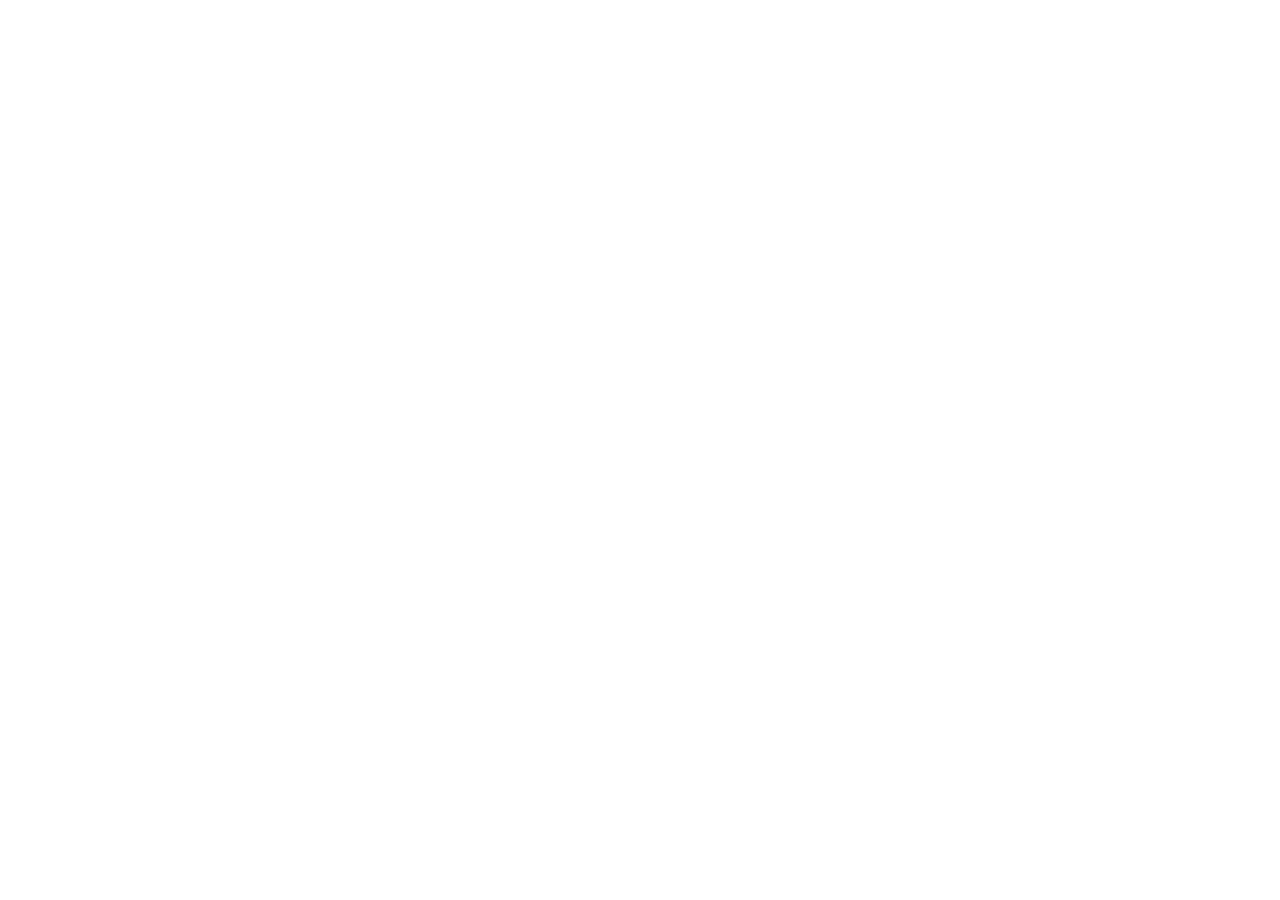
==== index.html @ f6bc3755 "Move site to repo root" ====
<!DOCTYPE html>
<html lang="en">
<head>
    <meta charset="UTF-8">
    <link rel="stylesheet" href="css/stylesheet.css">
    <meta name="viewport" content="width=device-width, initial-scale=1.0">
    <title>Document</title>
</head>
<body>
    <script src="https://cdn.jsdelivr.net/npm/p5@1.11.1/lib/p5.min.js"></script>
    <script src="https://cdn.jsdelivr.net/npm/tone@15.0.4/build/Tone.js"></script>
    <script src="js/sketch.js"></script>
</body>
</html>
---- css/stylesheet.css ----
/*=====================
GENERAL SETUP
====================*/

body{
    margin:0; 
}
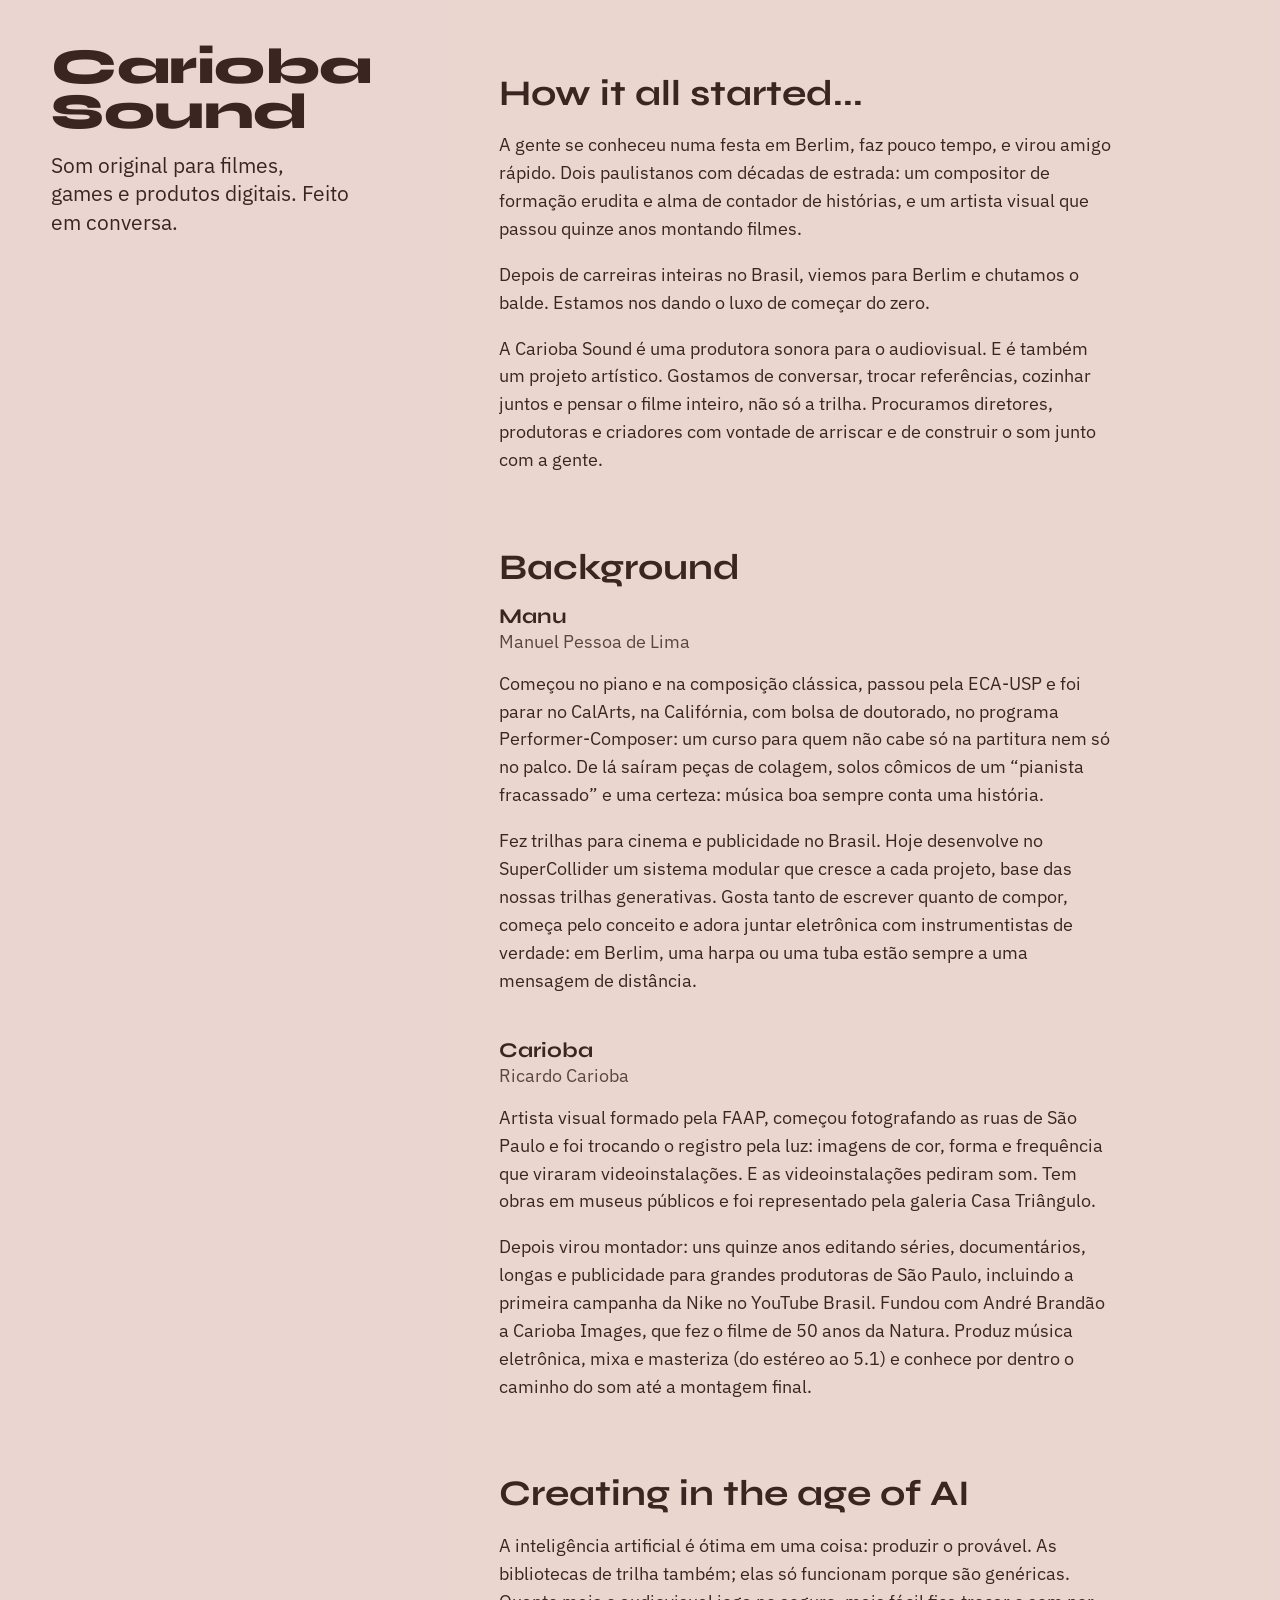
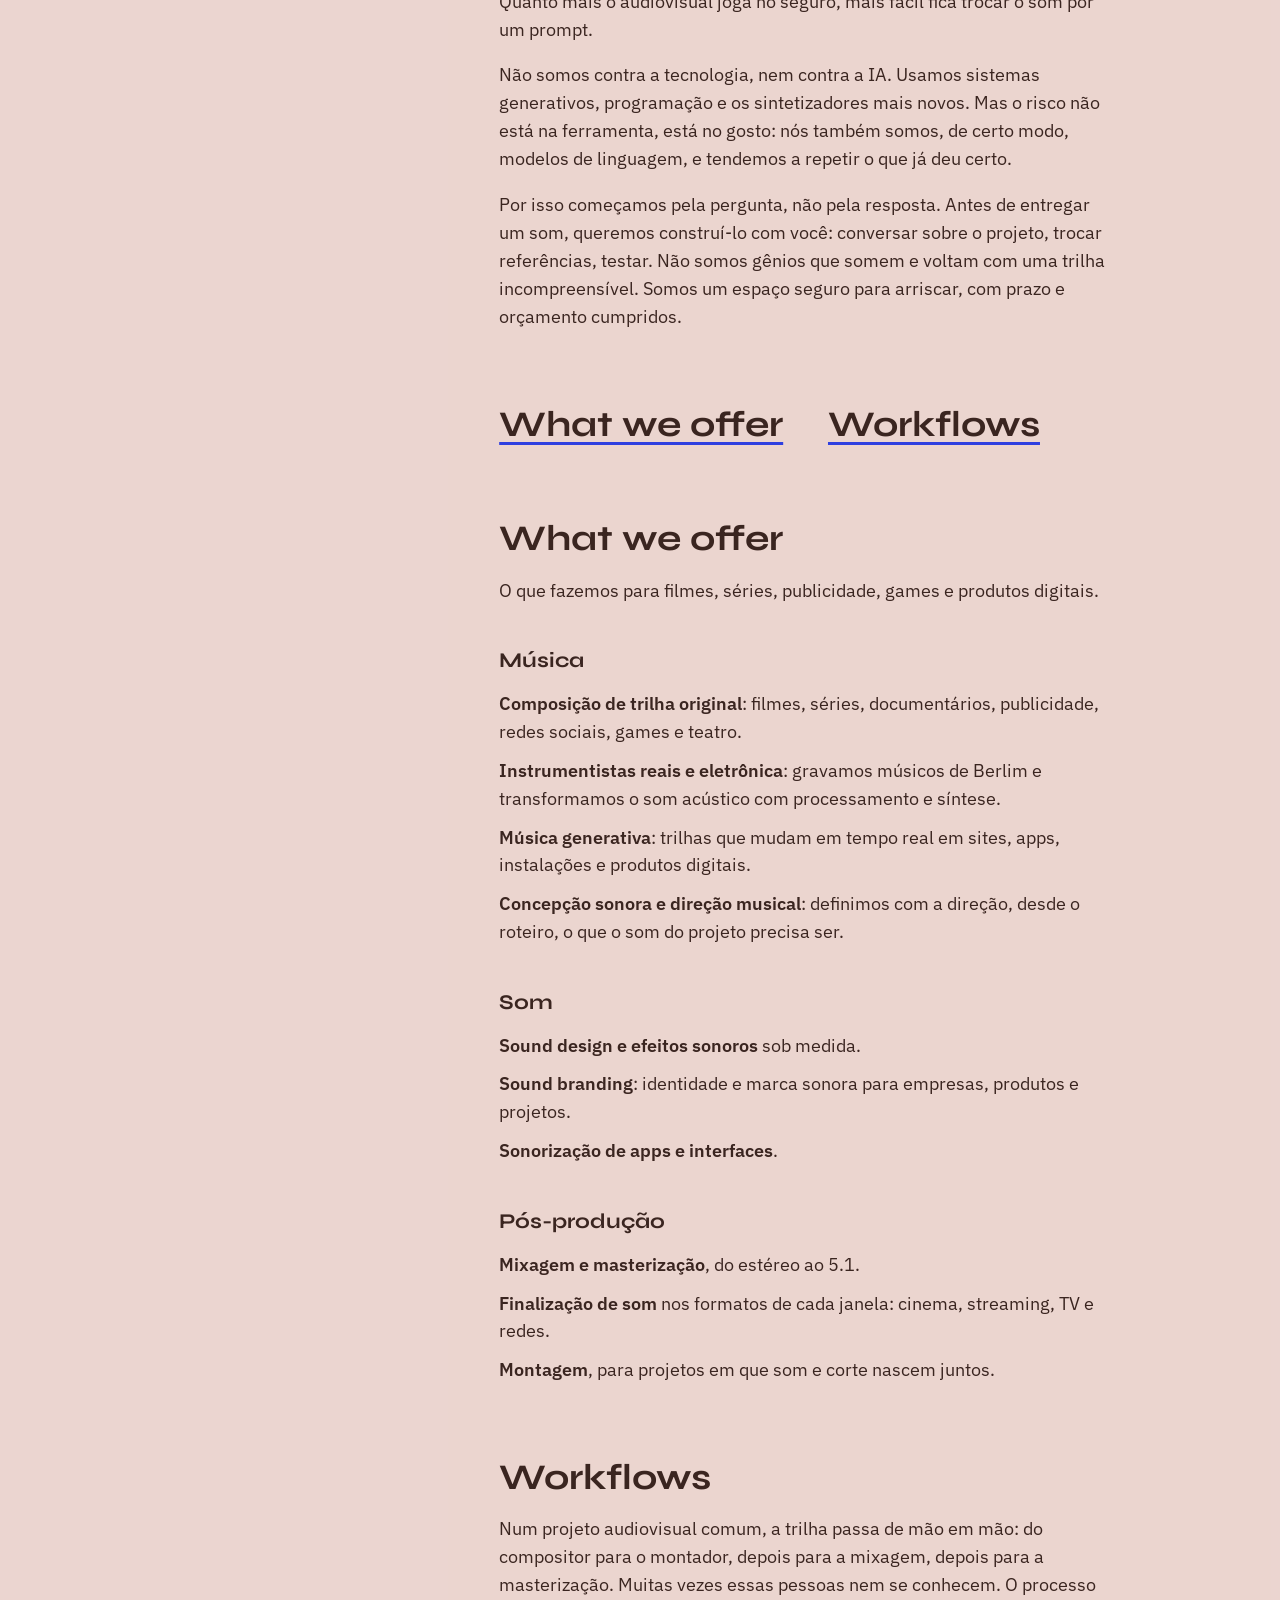
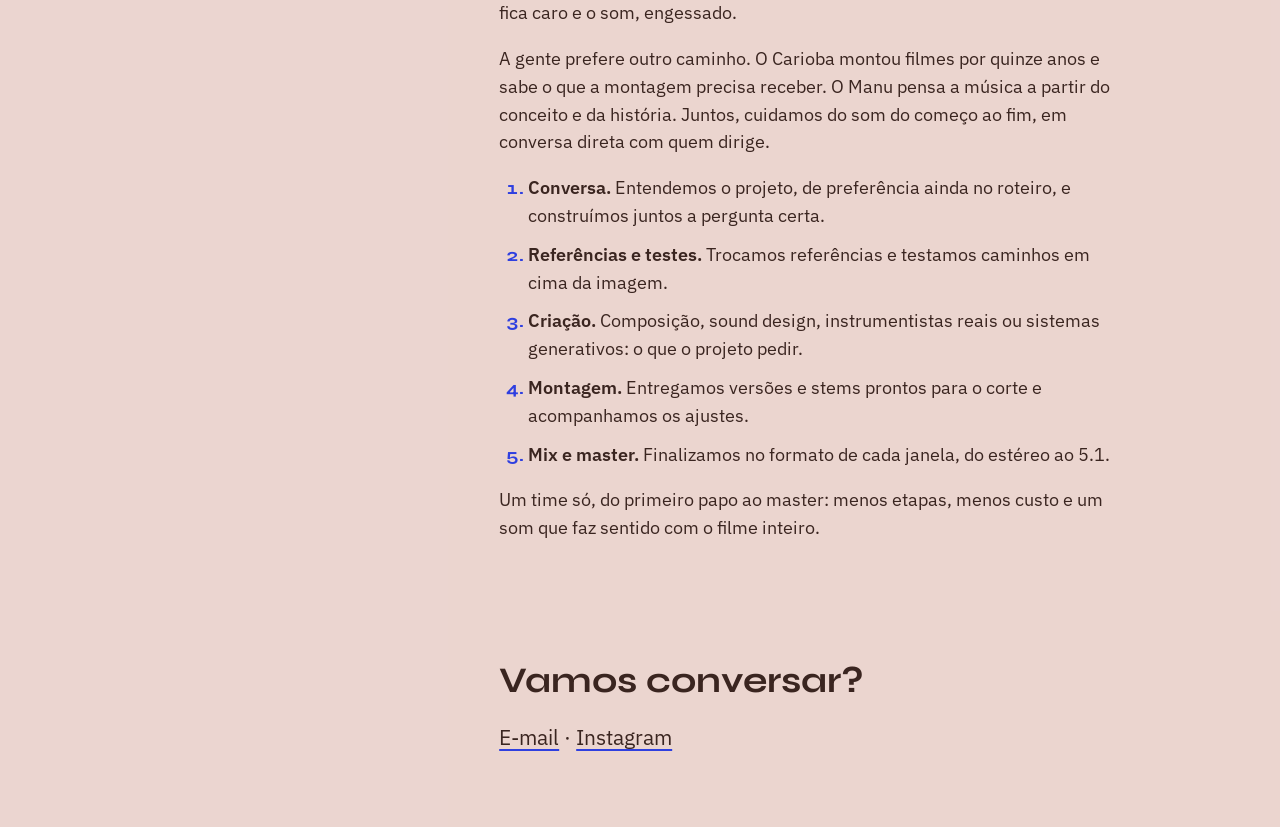
==== commit 2b50df19: "com primeiro layout" ====
--- a/index.html
+++ b/index.html
@@ -1,14 +1,131 @@
 <!DOCTYPE html>
 <html lang="en">
 <head>
+    <link rel="stylesheet" href="css/stylesheet.css">
     <meta charset="UTF-8">
-    <link rel="stylesheet" href="css/stylesheet.css">
-    <meta name="viewport" content="width=device-width, initial-scale=1.0">
-    <title>Document</title>
+    <meta name="viewport" content="width=device-width, initial-scale=1">
+    <title>Carioba Sound · Sound studio in Berlin</title>
+    <meta name="description" content="Berlin-based sound studio for film, games and digital media. Original scores, sound design, generative music and sound post-production.">
+
+    <meta property="og:title" content="Carioba Sound · Sound studio in Berlin">
+    <meta property="og:description" content="Original scores and sound design for film, games and digital products. Shaped in conversation.">
+    <meta property="og:type" content="website">
 </head>
+
 <body>
-    <script src="https://cdn.jsdelivr.net/npm/p5@1.11.1/lib/p5.min.js"></script>
-    <script src="https://cdn.jsdelivr.net/npm/tone@15.0.4/build/Tone.js"></script>
-    <script src="js/sketch.js"></script>
+    <header class="site-header">
+        <h1 class="site-name">Carioba Sound</h1>
+        <p class="tagline">Som original para filmes, games e produtos digitais. Feito em conversa.</p>
+        <!-- Outras opções de linha de abertura:
+             Uma produtora sonora para quem quer sair do previsível.
+             Produtora de som para o audiovisual. E também um projeto artístico. -->
+    </header>
+
+    <!-- Algo para ouvir. Descomentem quando tiverem as faixas.
+    <section id="listen" class="listen">
+        <h2>Listen</h2>
+        <audio controls preload="none" src="audio/faixa-01.mp3"></audio>
+    </section>
+    -->
+
+    <main class="site-main">
+
+        <article id="about" class="running-text">
+
+            <section id="how-it-all-started">
+                <h2>How it all started...</h2>
+                <p>A gente se conheceu numa festa em Berlim, faz pouco tempo, e virou amigo rápido. Dois paulistanos com décadas de estrada: um compositor de formação erudita e alma de contador de histórias, e um artista visual que passou quinze anos montando filmes.</p>
+                <p>Depois de carreiras inteiras no Brasil, viemos para Berlim e chutamos o balde. Estamos nos dando o luxo de começar do zero.</p>
+                <p>A Carioba Sound é uma produtora sonora para o audiovisual. E é também um projeto artístico. Gostamos de conversar, trocar referências, cozinhar juntos e pensar o filme inteiro, não só a trilha. Procuramos diretores, produtoras e criadores com vontade de arriscar e de construir o som junto com a gente.</p>
+            </section>
+
+            <section id="background">
+                <h2>Background</h2>
+
+                <article id="manu" class="person">
+                    <h3>Manu <span class="full-name">Manuel Pessoa de Lima</span></h3>
+                    <!-- confirmar: bolsa de doutorado / programa Performer-Composer -->
+                    <p>Começou no piano e na composição clássica, passou pela ECA-USP e foi parar no CalArts, na Califórnia, com bolsa de doutorado, no programa Performer-Composer: um curso para quem não cabe só na partitura nem só no palco. De lá saíram peças de colagem, solos cômicos de um “pianista fracassado” e uma certeza: música boa sempre conta uma história.</p>
+                    <p>Fez trilhas para cinema e publicidade no Brasil. Hoje desenvolve no SuperCollider um sistema modular que cresce a cada projeto, base das nossas trilhas generativas. Gosta tanto de escrever quanto de compor, começa pelo conceito e adora juntar eletrônica com instrumentistas de verdade: em Berlim, uma harpa ou uma tuba estão sempre a uma mensagem de distância.</p>
+                </article>
+
+                <article id="carioba" class="person">
+                    <h3>Carioba <span class="full-name">Ricardo Carioba</span></h3>
+                    <p>Artista visual formado pela FAAP, começou fotografando as ruas de São Paulo e foi trocando o registro pela luz: imagens de cor, forma e frequência que viraram videoinstalações. E as videoinstalações pediram som. Tem obras em museus públicos e foi representado pela galeria Casa Triângulo.</p>
+                    <!-- confirmar: nome "Carioba Images" e se podem citar Nike e Natura -->
+                    <p>Depois virou montador: uns quinze anos editando séries, documentários, longas e publicidade para grandes produtoras de São Paulo, incluindo a primeira campanha da Nike no YouTube Brasil. Fundou com André Brandão a Carioba Images, que fez o filme de 50 anos da Natura. Produz música eletrônica, mixa e masteriza (do estéreo ao 5.1) e conhece por dentro o caminho do som até a montagem final.</p>
+                </article>
+            </section>
+
+            <section id="creating-in-the-age-of-ai">
+                <h2>Creating in the age of AI</h2>
+                <p>A inteligência artificial é ótima em uma coisa: produzir o provável. As bibliotecas de trilha também; elas só funcionam porque são genéricas. Quanto mais o audiovisual joga no seguro, mais fácil fica trocar o som por um prompt.</p>
+                <p>Não somos contra a tecnologia, nem contra a IA. Usamos sistemas generativos, programação e os sintetizadores mais novos. Mas o risco não está na ferramenta, está no gosto: nós também somos, de certo modo, modelos de linguagem, e tendemos a repetir o que já deu certo.</p>
+                <p>Por isso começamos pela pergunta, não pela resposta. Antes de entregar um som, queremos construí-lo com você: conversar sobre o projeto, trocar referências, testar. Não somos gênios que somem e voltam com uma trilha incompreensível. Somos um espaço seguro para arriscar, com prazo e orçamento cumpridos.</p>
+            </section>
+
+        </article>
+
+        <nav class="more-links" aria-label="Mais sobre a Carioba Sound">
+            <a href="#what-we-offer">What we offer</a>
+            <a href="#workflows">Workflows</a>
+        </nav>
+
+        <section id="what-we-offer">
+            <h2>What we offer</h2>
+            <p>O que fazemos para filmes, séries, publicidade, games e produtos digitais.</p>
+
+            <h3>Música</h3>
+            <ul>
+                <li><strong>Composição de trilha original</strong>: filmes, séries, documentários, publicidade, redes sociais, games e teatro.</li>
+                <li><strong>Instrumentistas reais e eletrônica</strong>: gravamos músicos de Berlim e transformamos o som acústico com processamento e síntese.</li>
+                <li><strong>Música generativa</strong>: trilhas que mudam em tempo real em sites, apps, instalações e produtos digitais.</li>
+                <li><strong>Concepção sonora e direção musical</strong>: definimos com a direção, desde o roteiro, o que o som do projeto precisa ser.</li>
+            </ul>
+
+            <h3>Som</h3>
+            <ul>
+                <li><strong>Sound design e efeitos sonoros</strong> sob medida.</li>
+                <li><strong>Sound branding</strong>: identidade e marca sonora para empresas, produtos e projetos.</li>
+                <li><strong>Sonorização de apps e interfaces</strong>.</li>
+            </ul>
+
+            <h3>Pós-produção</h3>
+            <ul>
+                <li><strong>Mixagem e masterização</strong>, do estéreo ao 5.1.</li>
+                <li><strong>Finalização de som</strong> nos formatos de cada janela: cinema, streaming, TV e redes.</li>
+                <li><strong>Montagem</strong>, para projetos em que som e corte nascem juntos.</li> <!-- confirmar se entra -->
+            </ul>
+        </section>
+
+        <section id="workflows">
+            <h2>Workflows</h2>
+            <p>Num projeto audiovisual comum, a trilha passa de mão em mão: do compositor para o montador, depois para a mixagem, depois para a masterização. Muitas vezes essas pessoas nem se conhecem. O processo fica caro e o som, engessado.</p>
+            <p>A gente prefere outro caminho. O Carioba montou filmes por quinze anos e sabe o que a montagem precisa receber. O Manu pensa a música a partir do conceito e da história. Juntos, cuidamos do som do começo ao fim, em conversa direta com quem dirige.</p>
+            <ol>
+                <li><strong>Conversa.</strong> Entendemos o projeto, de preferência ainda no roteiro, e construímos juntos a pergunta certa.</li>
+                <li><strong>Referências e testes.</strong> Trocamos referências e testamos caminhos em cima da imagem.</li>
+                <li><strong>Criação.</strong> Composição, sound design, instrumentistas reais ou sistemas generativos: o que o projeto pedir.</li>
+                <li><strong>Montagem.</strong> Entregamos versões e stems prontos para o corte e acompanhamos os ajustes.</li>
+                <li><strong>Mix e master.</strong> Finalizamos no formato de cada janela, do estéreo ao 5.1.</li>
+            </ol>
+            <p>Um time só, do primeiro papo ao master: menos etapas, menos custo e um som que faz sentido com o filme inteiro.</p>
+        </section>
+
+    </main>
+
+    <footer id="contact" class="site-footer">
+        <p>Vamos conversar?</p>
+        <p>
+            <a href="mailto:">E-mail</a> <!-- colocar o endereço depois de mailto: -->
+            ·
+            <a href="#">Instagram</a> <!-- colocar o link do perfil -->
+        </p>
+    </footer>
+
+    <!--
+        <script src="https://cdn.jsdelivr.net/npm/p5@1.11.1/lib/p5.min.js"></script>
+        <script src="js/sketch.js"></script>
+    -->
 </body>
-</html>+</html>
--- a/css/stylesheet.css
+++ b/css/stylesheet.css
@@ -2,6 +2,374 @@
 GENERAL SETUP
 ====================*/
 
-body{
-    margin:0; 
-}+
+@import url('https://fonts.googleapis.com/css2?family=Archivo:ital,wght@0,100..900;1,100..900&family=Fraunces:ital,opsz,wght@0,9..144,100..900;1,9..144,100..900&family=IBM+Plex+Mono:ital,wght@0,100;0,200;0,300;0,400;0,500;0,600;0,700;1,100;1,200;1,300;1,400;1,500;1,600;1,700&family=IBM+Plex+Sans:ital,wght@0,100..700;1,100..700&family=Inter:ital,opsz,wght@0,14..32,100..900;1,14..32,100..900&family=Syne:wght@400..800&display=swap');
+
+/* Para testar a dupla 3 (Archivo larga), troque no @import acima
+       Archivo:ital,wght@0,100..900;1,100..900
+   por
+       Archivo:ital,wdth,wght@0,62..125,100..900;1,62..125,100..900 */
+
+
+/*=====================
+VARIÁVEIS
+====================*/
+
+:root {
+    /* Cores tiradas das "cores" de ruído do áudio */
+    --bg: #ebd5d0;                      /* rosa (pink noise): fundo da página */
+    --ink: #3a2520;                     /* marrom (brown noise): texto */
+    --muted: #5b4540;                   /* texto secundário */
+    --accent: #2e3fe0;                  /* azul (blue noise): links, foco, números */
+    --sheet: rgb(235 213 208 / 0.9);    /* folha translúcida sob o texto, por cima do p5 */
+    --on-canvas: var(--ink);            /* texto direto sobre o p5; se o sketch for escuro, use #fff */
+
+    /* Fontes: Syne nos títulos, IBM Plex Sans no texto */
+    --font-display: "Syne", system-ui, sans-serif;
+    --font-text: "IBM Plex Sans", system-ui, sans-serif;
+    --display-stretch: 100%;                       /* largura dos títulos (só muda algo na Archivo) */
+    --name-size: clamp(2rem, 14.5cqi, 7.5rem);     /* "Carioba" ocupa quase toda a largura da coluna */
+
+    /* Dupla 2: tire o comentário para testar
+    --font-display: "Fraunces", Georgia, serif;
+    --font-text: "Inter", system-ui, sans-serif;
+    --name-size: clamp(2rem, 26cqi, 7.5rem);
+    */
+
+    /* Dupla 3: tire o comentário para testar (precisa do eixo wdth no @import)
+    --font-display: "Archivo", system-ui, sans-serif;
+    --font-text: "Archivo", system-ui, sans-serif;
+    --display-stretch: 125%;
+    --name-size: clamp(2rem, 19cqi, 7.5rem);
+    */
+
+    /* Tamanhos de texto: crescem sozinhos do celular ao desktop */
+    --step-0: clamp(1.0625rem, 1rem + 0.25vw, 1.125rem);      /* 17 → 18px: texto */
+    --step-1: clamp(1.1875rem, 1.1rem + 0.4vw, 1.3125rem);    /* 19 → 21px: subtítulos */
+    --step-2: clamp(1.5rem, 1.15rem + 1.5vw, 2.25rem);        /* 24 → 36px: títulos */
+
+    /* Espaços */
+    --space-s: 1rem;
+    --space-m: 1.5rem;
+    --space-l: clamp(2rem, 1.6rem + 1.5vw, 3rem);
+    --space-xl: clamp(3rem, 2.2rem + 3vw, 5rem);
+    --gutter: clamp(1.25rem, 4vw, 3.5rem);       /* margem lateral */
+
+    --measure: 34em;    /* largura máxima de uma linha de texto (cerca de 70 caracteres) */
+}
+
+
+/*=====================
+BASE
+====================*/
+
+*,
+*::before,
+*::after {
+    box-sizing: border-box;
+}
+
+/* O fundo vai no html. Se o body também tiver fundo, ele cobre o canvas do p5. */
+html {
+    background-color: var(--bg);
+    color-scheme: light;
+    -webkit-text-size-adjust: 100%;
+    text-size-adjust: 100%;
+}
+
+@media (prefers-reduced-motion: no-preference) {
+    html {
+        scroll-behavior: smooth;
+    }
+}
+
+body {
+    margin: 0;
+    font-family: var(--font-text);
+    font-size: var(--step-0);
+    line-height: 1.55;
+    color: var(--ink);
+}
+
+/* p5 sketch as a fixed, full-window background behind the page */
+/* Atenção: o p5 coloca o canvas dentro do <main>. Não use transform, filter,
+   opacity, z-index nem container-type no main: o canvas ficaria preso a ele
+   ou passaria por cima do cabeçalho e do rodapé. */
+canvas.p5Canvas {
+    position: fixed;
+    top: 0;
+    left: 0;
+    z-index: -1;
+}
+
+/* Zera as margens padrão do navegador. Também com :where(), para que
+   a regra de espaçamento mais abaixo consiga devolver o espaço certo. */
+:where(h1, h2, h3, p, ul, ol) {
+    margin: 0;
+}
+
+h1,
+h2,
+h3 {
+    font-family: var(--font-display);
+    font-stretch: var(--display-stretch);
+    font-weight: 700;
+    line-height: 1.1;
+    text-wrap: balance;
+}
+
+h2 {
+    font-size: var(--step-2);
+}
+
+h3 {
+    font-size: var(--step-1);
+}
+
+p,
+ul,
+ol {
+    max-inline-size: var(--measure);
+}
+
+p {
+    text-wrap: pretty;
+}
+
+li + li {
+    margin-block-start: 0.6em;
+}
+
+strong {
+    font-weight: 600;
+}
+
+a {
+    color: inherit;
+    text-decoration-color: var(--accent);
+    text-decoration-thickness: 0.08em;
+    text-underline-offset: 0.18em;
+}
+
+a:hover {
+    color: var(--accent);
+}
+
+:focus-visible {
+    outline: 3px solid var(--accent);
+    outline-offset: 3px;
+}
+
+::selection {
+    background-color: var(--accent);
+    color: var(--bg);
+}
+
+/* Espaço entre elementos vizinhos dentro de cada bloco de texto.
+   :where() não soma especificidade, então qualquer regra mais abaixo vence esta. */
+:where(section, .person, .site-footer) > * + * {
+    margin-block-start: 1em;
+}
+
+/* Um respiro acima da seção quando um link leva até ela */
+section[id] {
+    scroll-margin-block-start: var(--space-m);
+}
+
+
+/*=====================
+LAYOUT GERAL (GRID)
+Celular primeiro: uma coluna, na ordem do HTML.
+O desktop está no fim do arquivo.
+====================*/
+
+body {
+    display: grid;
+    grid-template-columns: minmax(0, 1fr);
+    grid-template-areas:
+        "header"
+        "listen"
+        "main"
+        "footer";
+}
+
+.site-header {
+    grid-area: header;
+}
+
+.listen {
+    grid-area: listen;
+}
+
+.site-main {
+    grid-area: main;
+}
+
+.site-footer {
+    grid-area: footer;
+}
+
+
+/*=====================
+CABEÇALHO
+No celular, ocupa boa parte da primeira tela e deixa o p5 aparecer.
+====================*/
+
+.site-header {
+    container-type: inline-size;    /* o título mede a largura do header (unidade cqi) */
+    display: flex;
+    flex-direction: column;
+    justify-content: flex-end;      /* nome e frase embaixo, o p5 em cima */
+    min-block-size: 62vh;
+    min-block-size: 62svh;          /* svh: altura da tela sem a barra do navegador */
+    padding: var(--space-l) var(--gutter);
+    color: var(--on-canvas);
+}
+
+.site-name {
+    font-size: var(--name-size);
+    font-weight: 800;
+    line-height: 0.9;
+    letter-spacing: -0.01em;
+}
+
+.tagline {
+    max-inline-size: 22em;
+    margin-block-start: var(--space-s);
+    font-size: var(--step-1);
+    line-height: 1.35;
+}
+
+
+/*=====================
+FOLHA DE TEXTO
+"Listen", main e rodapé ficam sobre a folha translúcida,
+para o texto ser legível em cima do p5.
+====================*/
+
+.listen,
+.site-main,
+.site-footer {
+    padding-inline: var(--gutter);
+    background-color: var(--sheet);
+}
+
+.listen {
+    padding-block-start: var(--space-l);
+}
+
+.listen audio {
+    display: block;
+    inline-size: 100%;
+}
+
+.site-main {
+    display: grid;
+    gap: var(--space-xl);
+    padding-block: var(--space-xl);
+}
+
+/* Texto corrido: How it all started, Background e Creating in the age of AI */
+.running-text {
+    display: flex;
+    flex-direction: column;
+    gap: var(--space-xl);
+}
+
+.person + .person {
+    margin-block-start: var(--space-l);
+}
+
+.full-name {
+    display: block;
+    margin-block-start: 0.2em;
+    font-family: var(--font-text);
+    font-size: var(--step-0);
+    font-stretch: normal;
+    font-weight: 400;
+    color: var(--muted);
+}
+
+
+/*=====================
+LINKS, WHAT WE OFFER E WORKFLOWS
+====================*/
+
+.more-links {
+    display: flex;
+    flex-wrap: wrap;
+    gap: var(--space-s) var(--space-l);
+}
+
+.more-links a {
+    font-family: var(--font-display);
+    font-stretch: var(--display-stretch);
+    font-size: var(--step-2);
+    font-weight: 700;
+    line-height: 1.15;
+}
+
+#what-we-offer h3 {
+    margin-block-start: var(--space-l);
+}
+
+#what-we-offer ul {
+    padding: 0;
+    list-style: none;
+}
+
+#workflows ol {
+    padding-inline-start: 1.6em;
+}
+
+#workflows li::marker {
+    font-family: var(--font-display);
+    font-weight: 700;
+    color: var(--accent);
+}
+
+
+/*=====================
+RODAPÉ
+====================*/
+
+.site-footer {
+    padding-block: var(--space-l) var(--space-xl);
+}
+
+.site-footer p:first-child {
+    font-family: var(--font-display);
+    font-stretch: var(--display-stretch);
+    font-size: var(--step-2);
+    font-weight: 700;
+    line-height: 1.1;
+}
+
+.site-footer p + p {
+    font-size: var(--step-1);
+}
+
+
+/*=====================
+DESKTOP (a partir de 1024px)
+Duas colunas: o nome fica parado à esquerda, sobre o p5,
+e a folha de texto rola à direita.
+====================*/
+
+@media (min-width: 64em) {
+    body {
+        grid-template-columns: minmax(24rem, 1fr) minmax(0, 52rem);
+        grid-template-areas:
+            "header listen"
+            "header main"
+            "header footer";
+    }
+
+    .site-header {
+        position: sticky;
+        top: 0;
+        align-self: start;
+        min-block-size: auto;
+        justify-content: flex-start;
+    }
+}
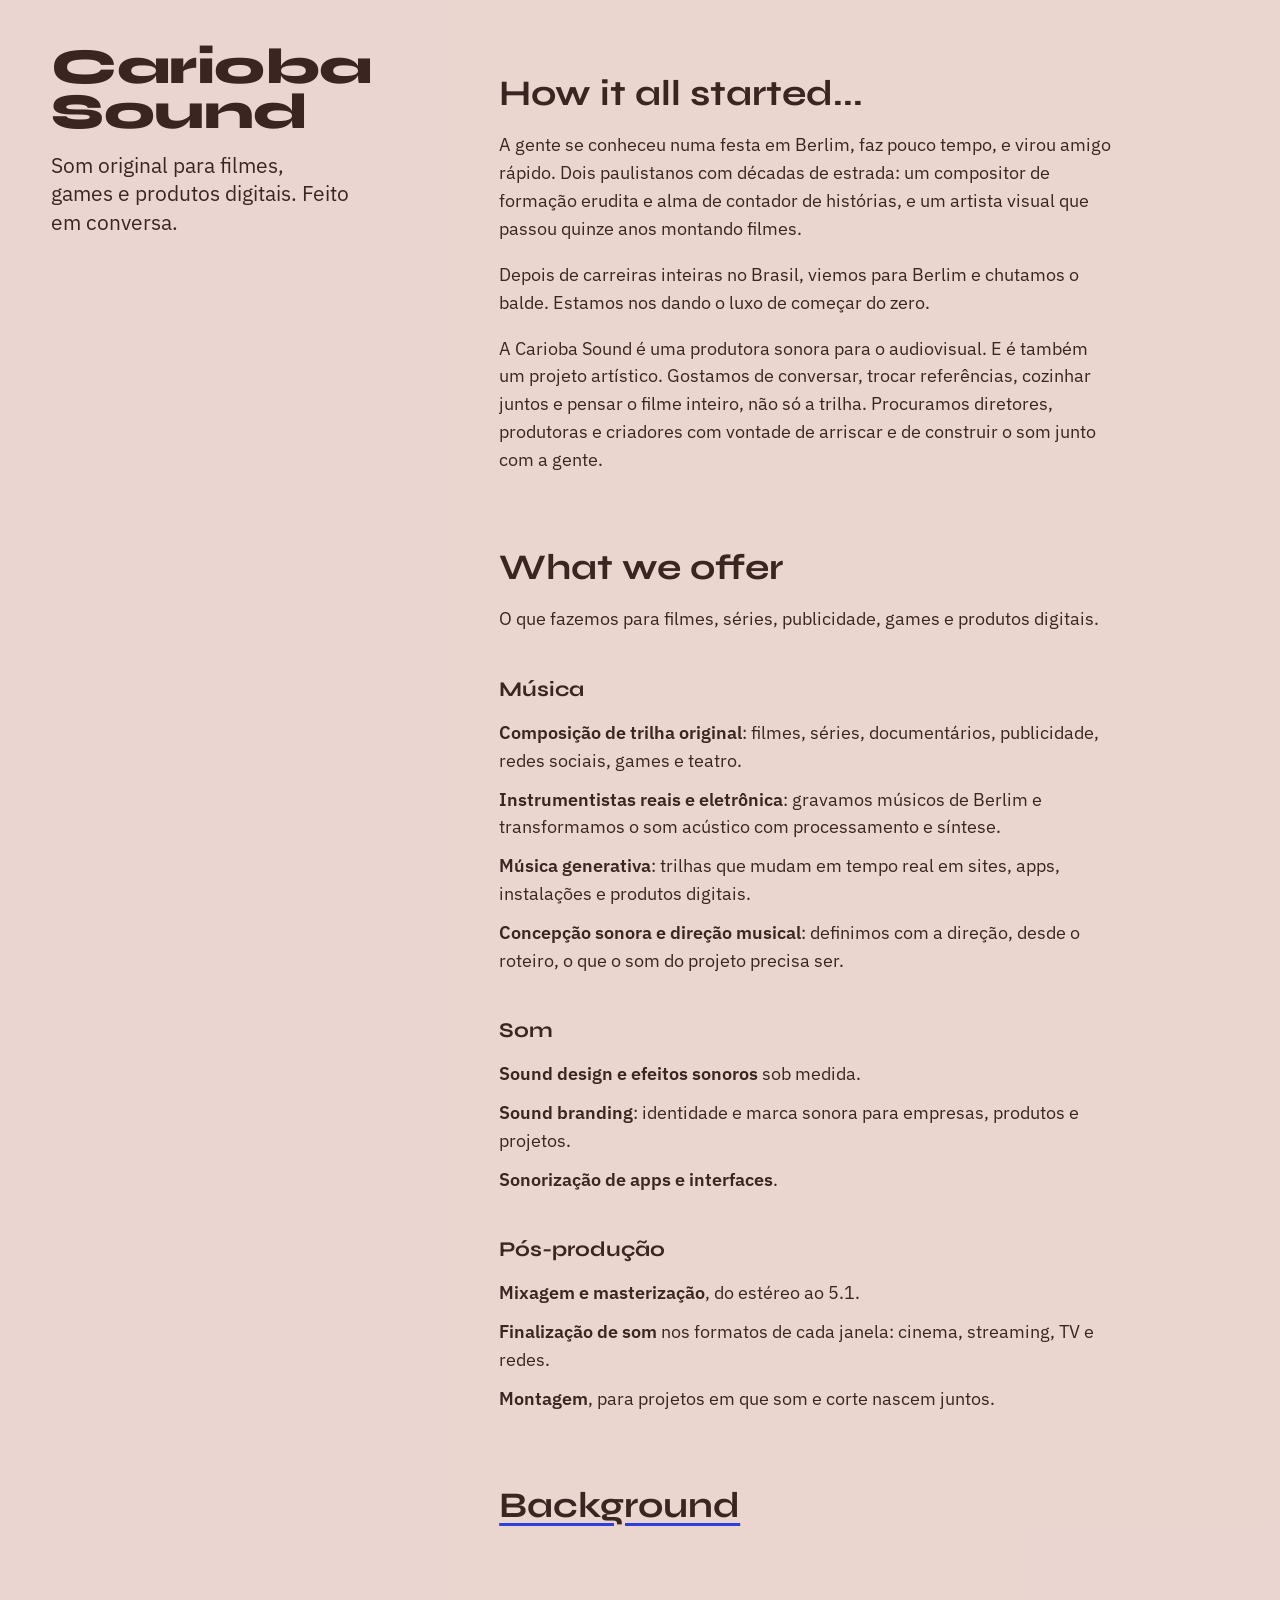
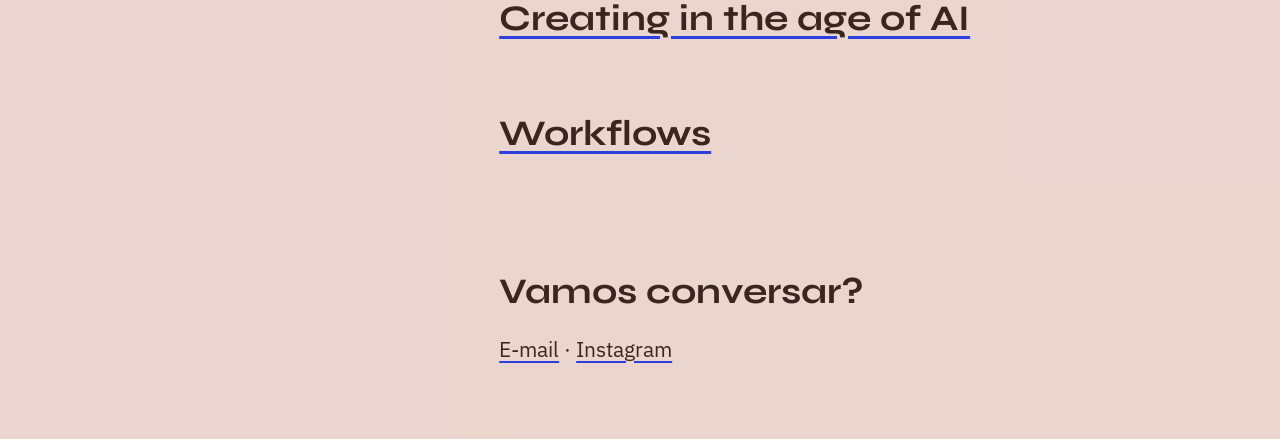
==== commit f64bc099: "including modals" ====
--- a/index.html
+++ b/index.html
@@ -39,78 +39,101 @@
                 <p>A Carioba Sound é uma produtora sonora para o audiovisual. E é também um projeto artístico. Gostamos de conversar, trocar referências, cozinhar juntos e pensar o filme inteiro, não só a trilha. Procuramos diretores, produtoras e criadores com vontade de arriscar e de construir o som junto com a gente.</p>
             </section>
 
-            <section id="background">
-                <h2>Background</h2>
-
-                <article id="manu" class="person">
-                    <h3>Manu <span class="full-name">Manuel Pessoa de Lima</span></h3>
-                    <!-- confirmar: bolsa de doutorado / programa Performer-Composer -->
-                    <p>Começou no piano e na composição clássica, passou pela ECA-USP e foi parar no CalArts, na Califórnia, com bolsa de doutorado, no programa Performer-Composer: um curso para quem não cabe só na partitura nem só no palco. De lá saíram peças de colagem, solos cômicos de um “pianista fracassado” e uma certeza: música boa sempre conta uma história.</p>
-                    <p>Fez trilhas para cinema e publicidade no Brasil. Hoje desenvolve no SuperCollider um sistema modular que cresce a cada projeto, base das nossas trilhas generativas. Gosta tanto de escrever quanto de compor, começa pelo conceito e adora juntar eletrônica com instrumentistas de verdade: em Berlim, uma harpa ou uma tuba estão sempre a uma mensagem de distância.</p>
-                </article>
-
-                <article id="carioba" class="person">
-                    <h3>Carioba <span class="full-name">Ricardo Carioba</span></h3>
-                    <p>Artista visual formado pela FAAP, começou fotografando as ruas de São Paulo e foi trocando o registro pela luz: imagens de cor, forma e frequência que viraram videoinstalações. E as videoinstalações pediram som. Tem obras em museus públicos e foi representado pela galeria Casa Triângulo.</p>
-                    <!-- confirmar: nome "Carioba Images" e se podem citar Nike e Natura -->
-                    <p>Depois virou montador: uns quinze anos editando séries, documentários, longas e publicidade para grandes produtoras de São Paulo, incluindo a primeira campanha da Nike no YouTube Brasil. Fundou com André Brandão a Carioba Images, que fez o filme de 50 anos da Natura. Produz música eletrônica, mixa e masteriza (do estéreo ao 5.1) e conhece por dentro o caminho do som até a montagem final.</p>
-                </article>
+            <section id="what-we-offer">
+                <h2>What we offer</h2>
+                <p>O que fazemos para filmes, séries, publicidade, games e produtos digitais.</p>
+    
+                <h3>Música</h3>
+                <ul>
+                    <li><strong>Composição de trilha original</strong>: filmes, séries, documentários, publicidade, redes sociais, games e teatro.</li>
+                    <li><strong>Instrumentistas reais e eletrônica</strong>: gravamos músicos de Berlim e transformamos o som acústico com processamento e síntese.</li>
+                    <li><strong>Música generativa</strong>: trilhas que mudam em tempo real em sites, apps, instalações e produtos digitais.</li>
+                    <li><strong>Concepção sonora e direção musical</strong>: definimos com a direção, desde o roteiro, o que o som do projeto precisa ser.</li>
+                </ul>
+    
+                <h3>Som</h3>
+                <ul>
+                    <li><strong>Sound design e efeitos sonoros</strong> sob medida.</li>
+                    <li><strong>Sound branding</strong>: identidade e marca sonora para empresas, produtos e projetos.</li>
+                    <li><strong>Sonorização de apps e interfaces</strong>.</li>
+                </ul>
+    
+                <h3>Pós-produção</h3>
+                <ul>
+                    <li><strong>Mixagem e masterização</strong>, do estéreo ao 5.1.</li>
+                    <li><strong>Finalização de som</strong> nos formatos de cada janela: cinema, streaming, TV e redes.</li>
+                    <li><strong>Montagem</strong>, para projetos em que som e corte nascem juntos.</li> <!-- confirmar se entra -->
+                </ul>
             </section>
 
-            <section id="creating-in-the-age-of-ai">
-                <h2>Creating in the age of AI</h2>
-                <p>A inteligência artificial é ótima em uma coisa: produzir o provável. As bibliotecas de trilha também; elas só funcionam porque são genéricas. Quanto mais o audiovisual joga no seguro, mais fácil fica trocar o som por um prompt.</p>
-                <p>Não somos contra a tecnologia, nem contra a IA. Usamos sistemas generativos, programação e os sintetizadores mais novos. Mas o risco não está na ferramenta, está no gosto: nós também somos, de certo modo, modelos de linguagem, e tendemos a repetir o que já deu certo.</p>
-                <p>Por isso começamos pela pergunta, não pela resposta. Antes de entregar um som, queremos construí-lo com você: conversar sobre o projeto, trocar referências, testar. Não somos gênios que somem e voltam com uma trilha incompreensível. Somos um espaço seguro para arriscar, com prazo e orçamento cumpridos.</p>
-            </section>
+            <h2><a href="#background" class="modal-link">Background</a></h2>
+
+            <dialog id="background" class="modal" aria-labelledby="background-title">
+                <div class="modal-content">
+                    <form method="dialog">
+                        <button class="modal-close" aria-label="Fechar">×</button>
+                    </form>
+
+                    <h2 id="background-title">Background</h2>
+
+                    <article id="manu" class="person">
+                        <h3>Manu <span class="full-name">Manuel Pessoa de Lima</span></h3>
+                        <!-- confirmar: bolsa de doutorado / programa Performer-Composer -->
+                        <p>Começou no piano e na composição clássica, passou pela ECA-USP e foi parar no CalArts, na Califórnia, com bolsa de doutorado, no programa Performer-Composer: um curso para quem não cabe só na partitura nem só no palco. De lá saíram peças de colagem, solos cômicos de um “pianista fracassado” e uma certeza: música boa sempre conta uma história.</p>
+                        <p>Fez trilhas para cinema e publicidade no Brasil. Hoje desenvolve no SuperCollider um sistema modular que cresce a cada projeto, base das nossas trilhas generativas. Gosta tanto de escrever quanto de compor, começa pelo conceito e adora juntar eletrônica com instrumentistas de verdade: em Berlim, uma harpa ou uma tuba estão sempre a uma mensagem de distância.</p>
+                    </article>
+
+                    <article id="carioba" class="person">
+                        <h3>Carioba <span class="full-name">Ricardo Carioba</span></h3>
+                        <p>Artista visual formado pela FAAP, começou fotografando as ruas de São Paulo e foi trocando o registro pela luz: imagens de cor, forma e frequência que viraram videoinstalações. E as videoinstalações pediram som. Tem obras em museus públicos e foi representado pela galeria Casa Triângulo.</p>
+                        <!-- confirmar: nome "Carioba Images" e se podem citar Nike e Natura -->
+                        <p>Depois virou montador: uns quinze anos editando séries, documentários, longas e publicidade para grandes produtoras de São Paulo, incluindo a primeira campanha da Nike no YouTube Brasil. Fundou com André Brandão a Carioba Images, que fez o filme de 50 anos da Natura. Produz música eletrônica, mixa e masteriza (do estéreo ao 5.1) e conhece por dentro o caminho do som até a montagem final.</p>
+                    </article>
+                </div>
+            </dialog>
+
+            <h2><a href="#creating-in-the-age-of-ai" class="modal-link">Creating in the age of AI</a></h2>
+
+            <dialog id="creating-in-the-age-of-ai" class="modal" aria-labelledby="creating-in-the-age-of-ai-title">
+                <div class="modal-content">
+                    <form method="dialog">
+                        <button class="modal-close" aria-label="Fechar">×</button>
+                    </form>
+
+                    <h2 id="creating-in-the-age-of-ai-title">Creating in the age of AI</h2>
+                    <p>A inteligência artificial é ótima em uma coisa: produzir o provável. As bibliotecas de trilha também; elas só funcionam porque são genéricas. Quanto mais o audiovisual joga no seguro, mais fácil fica trocar o som por um prompt.</p>
+                    <p>Não somos contra a tecnologia, nem contra a IA. Usamos sistemas generativos, programação e os sintetizadores mais novos. Mas o risco não está na ferramenta, está no gosto: nós também somos, de certo modo, modelos de linguagem, e tendemos a repetir o que já deu certo.</p>
+                    <p>Por isso começamos pela pergunta, não pela resposta. Antes de entregar um som, queremos construí-lo com você: conversar sobre o projeto, trocar referências, testar. Não somos gênios que somem e voltam com uma trilha incompreensível. Somos um espaço seguro para arriscar, com prazo e orçamento cumpridos.</p>
+                </div>
+            </dialog>
 
         </article>
 
         <nav class="more-links" aria-label="Mais sobre a Carioba Sound">
-            <a href="#what-we-offer">What we offer</a>
-            <a href="#workflows">Workflows</a>
+           
+            <a href="#workflows" class="modal-link">Workflows</a>
         </nav>
 
-        <section id="what-we-offer">
-            <h2>What we offer</h2>
-            <p>O que fazemos para filmes, séries, publicidade, games e produtos digitais.</p>
 
-            <h3>Música</h3>
-            <ul>
-                <li><strong>Composição de trilha original</strong>: filmes, séries, documentários, publicidade, redes sociais, games e teatro.</li>
-                <li><strong>Instrumentistas reais e eletrônica</strong>: gravamos músicos de Berlim e transformamos o som acústico com processamento e síntese.</li>
-                <li><strong>Música generativa</strong>: trilhas que mudam em tempo real em sites, apps, instalações e produtos digitais.</li>
-                <li><strong>Concepção sonora e direção musical</strong>: definimos com a direção, desde o roteiro, o que o som do projeto precisa ser.</li>
-            </ul>
+        <dialog id="workflows" class="modal" aria-labelledby="workflows-title">
+            <div class="modal-content">
+                <form method="dialog">
+                    <button class="modal-close" aria-label="Fechar">×</button>
+                </form>
 
-            <h3>Som</h3>
-            <ul>
-                <li><strong>Sound design e efeitos sonoros</strong> sob medida.</li>
-                <li><strong>Sound branding</strong>: identidade e marca sonora para empresas, produtos e projetos.</li>
-                <li><strong>Sonorização de apps e interfaces</strong>.</li>
-            </ul>
-
-            <h3>Pós-produção</h3>
-            <ul>
-                <li><strong>Mixagem e masterização</strong>, do estéreo ao 5.1.</li>
-                <li><strong>Finalização de som</strong> nos formatos de cada janela: cinema, streaming, TV e redes.</li>
-                <li><strong>Montagem</strong>, para projetos em que som e corte nascem juntos.</li> <!-- confirmar se entra -->
-            </ul>
-        </section>
-
-        <section id="workflows">
-            <h2>Workflows</h2>
-            <p>Num projeto audiovisual comum, a trilha passa de mão em mão: do compositor para o montador, depois para a mixagem, depois para a masterização. Muitas vezes essas pessoas nem se conhecem. O processo fica caro e o som, engessado.</p>
-            <p>A gente prefere outro caminho. O Carioba montou filmes por quinze anos e sabe o que a montagem precisa receber. O Manu pensa a música a partir do conceito e da história. Juntos, cuidamos do som do começo ao fim, em conversa direta com quem dirige.</p>
-            <ol>
-                <li><strong>Conversa.</strong> Entendemos o projeto, de preferência ainda no roteiro, e construímos juntos a pergunta certa.</li>
-                <li><strong>Referências e testes.</strong> Trocamos referências e testamos caminhos em cima da imagem.</li>
-                <li><strong>Criação.</strong> Composição, sound design, instrumentistas reais ou sistemas generativos: o que o projeto pedir.</li>
-                <li><strong>Montagem.</strong> Entregamos versões e stems prontos para o corte e acompanhamos os ajustes.</li>
-                <li><strong>Mix e master.</strong> Finalizamos no formato de cada janela, do estéreo ao 5.1.</li>
-            </ol>
-            <p>Um time só, do primeiro papo ao master: menos etapas, menos custo e um som que faz sentido com o filme inteiro.</p>
-        </section>
+                <h2 id="workflows-title">Workflows</h2>
+                <p>Num projeto audiovisual comum, a trilha passa de mão em mão: do compositor para o montador, depois para a mixagem, depois para a masterização. Muitas vezes essas pessoas nem se conhecem. O processo fica caro e o som, engessado.</p>
+                <p>A gente prefere outro caminho. O Carioba montou filmes por quinze anos e sabe o que a montagem precisa receber. O Manu pensa a música a partir do conceito e da história. Juntos, cuidamos do som do começo ao fim, em conversa direta com quem dirige.</p>
+                <ol>
+                    <li><strong>Conversa.</strong> Entendemos o projeto, de preferência ainda no roteiro, e construímos juntos a pergunta certa.</li>
+                    <li><strong>Referências e testes.</strong> Trocamos referências e testamos caminhos em cima da imagem.</li>
+                    <li><strong>Criação.</strong> Composição, sound design, instrumentistas reais ou sistemas generativos: o que o projeto pedir.</li>
+                    <li><strong>Montagem.</strong> Entregamos versões e stems prontos para o corte e acompanhamos os ajustes.</li>
+                    <li><strong>Mix e master.</strong> Finalizamos no formato de cada janela, do estéreo ao 5.1.</li>
+                </ol>
+                <p>Um time só, do primeiro papo ao master: menos etapas, menos custo e um som que faz sentido com o filme inteiro.</p>
+            </div>
+        </dialog>
 
     </main>
 
@@ -123,6 +146,8 @@
         </p>
     </footer>
 
+    <script src="js/modal.js"></script>
+
     <!--
         <script src="https://cdn.jsdelivr.net/npm/p5@1.11.1/lib/p5.min.js"></script>
         <script src="js/sketch.js"></script>
--- a/css/stylesheet.css
+++ b/css/stylesheet.css
@@ -167,7 +167,7 @@
 
 /* Espaço entre elementos vizinhos dentro de cada bloco de texto.
    :where() não soma especificidade, então qualquer regra mais abaixo vence esta. */
-:where(section, .person, .site-footer) > * + * {
+:where(section, .person, .site-footer, .modal-content) > * + * {
     margin-block-start: 1em;
 }
 
@@ -292,6 +292,67 @@
 
 
 /*=====================
+MODAL (BACKGROUND)
+O título "Background" é um link que abre o <dialog>.
+O navegador cuida do Esc, do foco e de colocar o modal por cima de tudo.
+====================*/
+
+.modal {
+    inline-size: min(46rem, 100% - 2 * var(--gutter));
+    max-block-size: 88vh;
+    max-block-size: 88svh;
+    padding: 0;                     /* o espaço interno fica no .modal-content, para o clique fora funcionar */
+    border: none;
+    background-color: var(--bg);
+    color: var(--ink);
+    overflow-y: auto;
+    overscroll-behavior: contain;   /* rolar o modal não rola a página atrás */
+}
+
+.modal::backdrop {
+    background-color: rgb(58 37 32 / 0.55);    /* --ink translúcido */
+}
+
+.modal-content {
+    padding: var(--space-l) var(--gutter) var(--space-xl);
+}
+
+/* O botão fica fixo no canto enquanto o texto do modal rola */
+.modal form {
+    position: sticky;
+    top: 0;
+    display: flex;
+    justify-content: flex-end;
+    block-size: 0;                  /* não empurra o título para baixo */
+}
+
+/* O form do botão vem antes do título, então tira o espaço que ele ganharia */
+.modal-content > h2 {
+    margin-block-start: 0;
+}
+
+.modal-close {
+    padding: 0 0.2em;
+    border: none;
+    background: none;
+    font-family: var(--font-display);
+    font-size: var(--step-2);
+    line-height: 1;
+    color: var(--ink);
+    cursor: pointer;
+}
+
+.modal-close:hover {
+    color: var(--accent);
+}
+
+/* Com o modal aberto, a página atrás não rola */
+html:has(dialog[open]) {
+    overflow: hidden;
+}
+
+
+/*=====================
 LINKS, WHAT WE OFFER E WORKFLOWS
 ====================*/
 
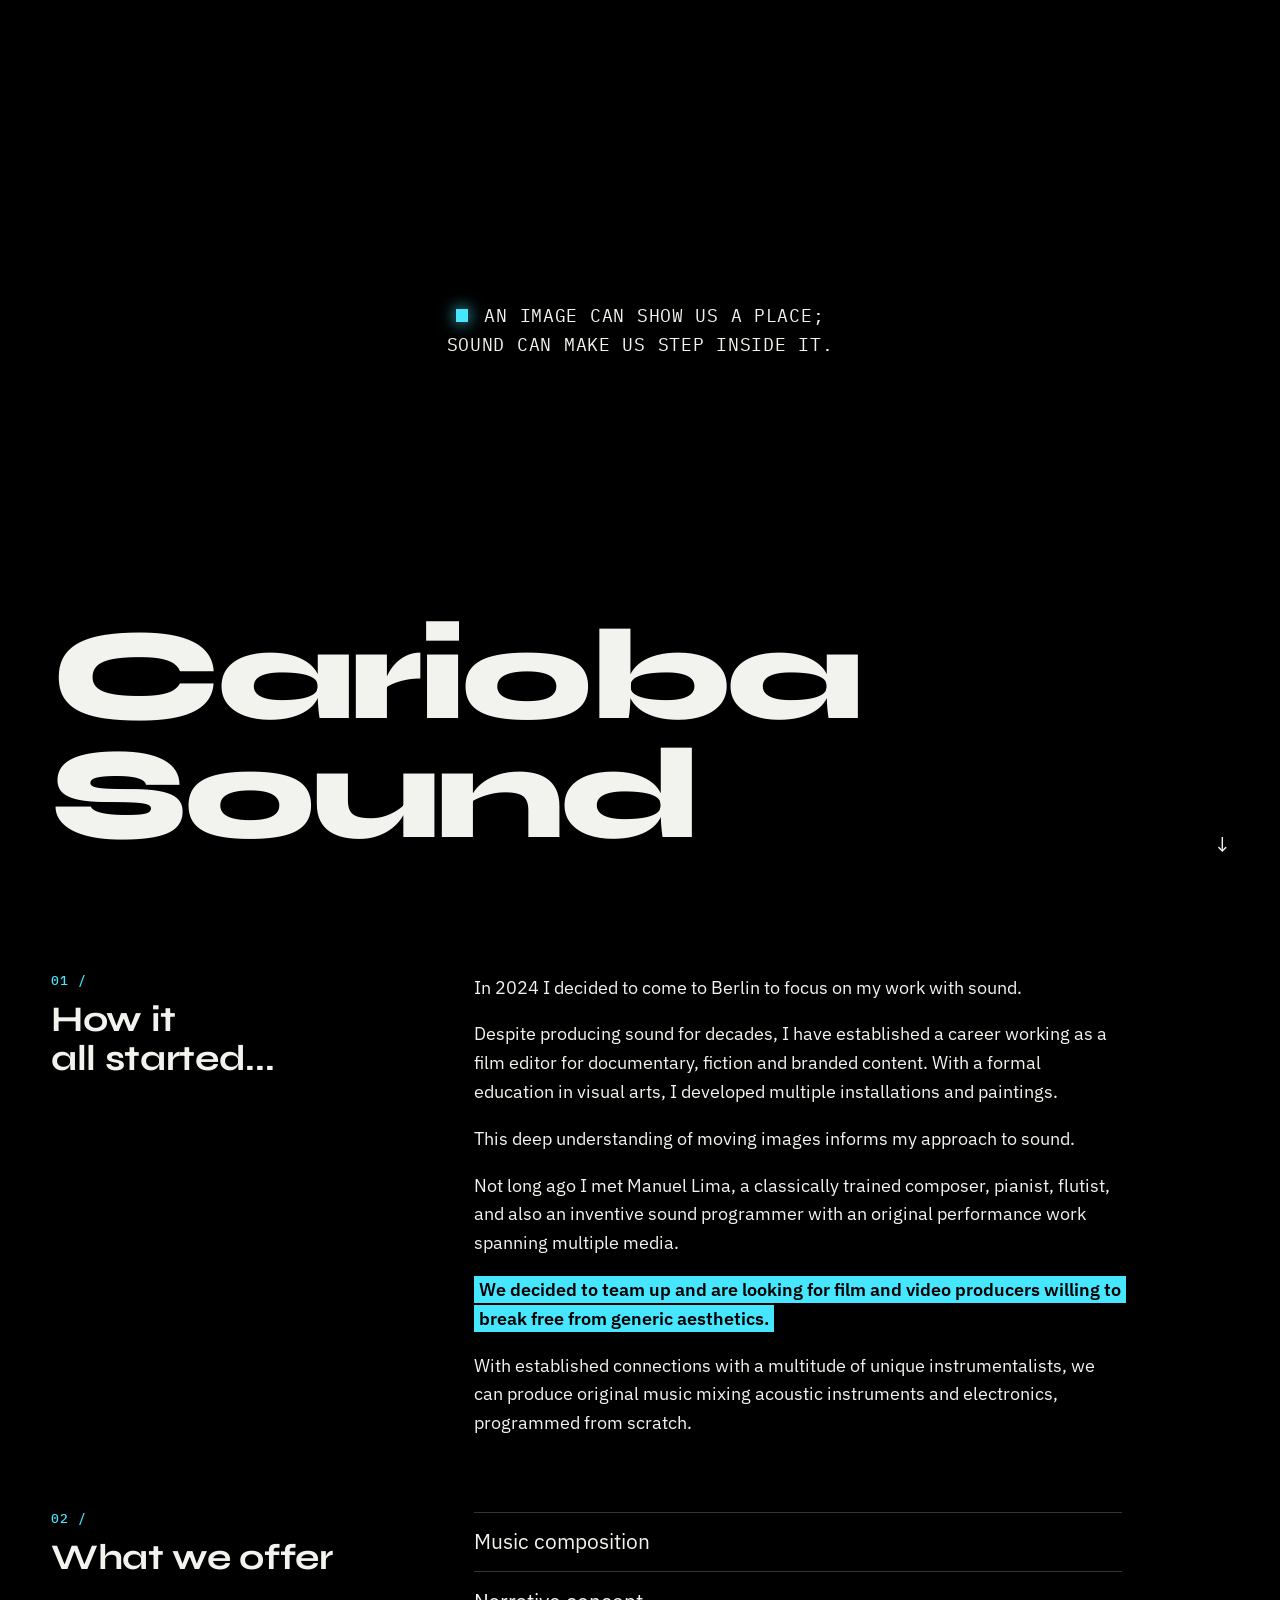
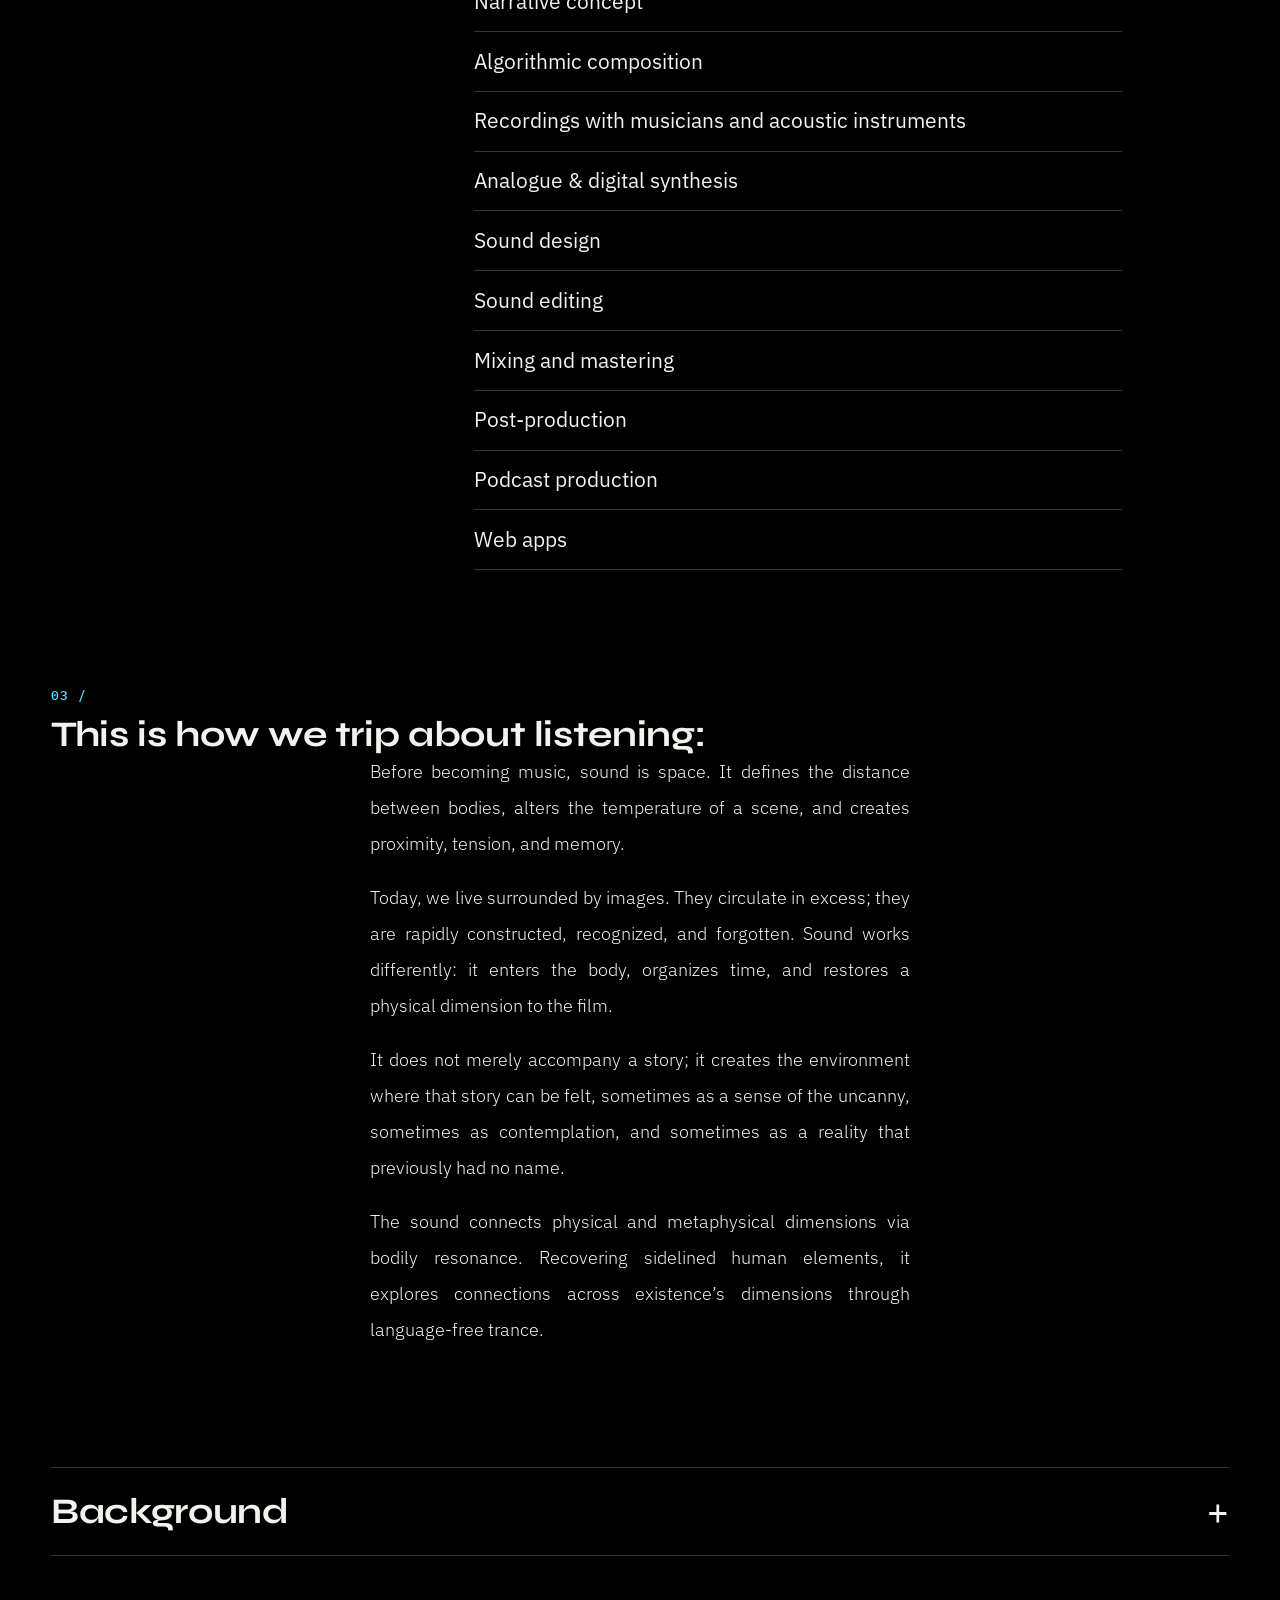
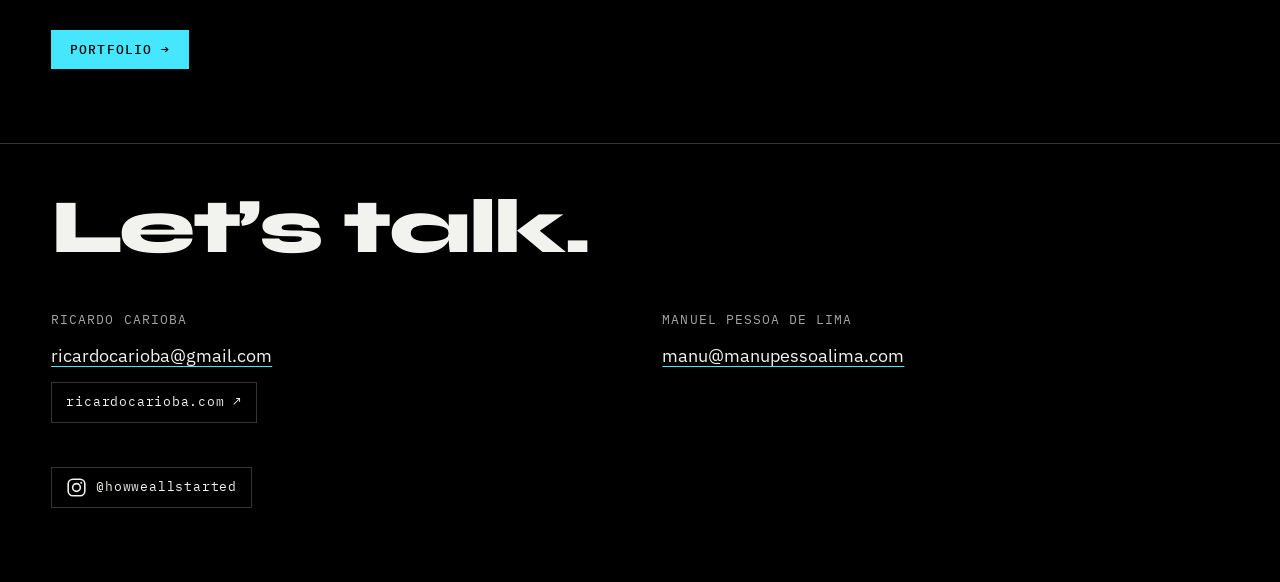
==== commit 1031d497: "re-writting website" ====
--- a/index.html
+++ b/index.html
@@ -15,7 +15,7 @@
 <body>
     <header class="site-header">
         <h1 class="site-name">Carioba Sound</h1>
-        <p class="tagline">Som original para filmes, games e produtos digitais. Feito em conversa.</p>
+        <p class="tagline">An image can show us a place; sound can make us step inside it.</p>
         <!-- Outras opções de linha de abertura:
              Uma produtora sonora para quem quer sair do previsível.
              Produtora de som para o audiovisual. E também um projeto artístico. -->
@@ -34,36 +34,37 @@
 
             <section id="how-it-all-started">
                 <h2>How it all started...</h2>
-                <p>A gente se conheceu numa festa em Berlim, faz pouco tempo, e virou amigo rápido. Dois paulistanos com décadas de estrada: um compositor de formação erudita e alma de contador de histórias, e um artista visual que passou quinze anos montando filmes.</p>
-                <p>Depois de carreiras inteiras no Brasil, viemos para Berlim e chutamos o balde. Estamos nos dando o luxo de começar do zero.</p>
-                <p>A Carioba Sound é uma produtora sonora para o audiovisual. E é também um projeto artístico. Gostamos de conversar, trocar referências, cozinhar juntos e pensar o filme inteiro, não só a trilha. Procuramos diretores, produtoras e criadores com vontade de arriscar e de construir o som junto com a gente.</p>
+                <p>In 2024 I decided to come to Berlin to focus on my work with sound.</p>
+                <p>Despite producing sound for decades, I have established a career working as a film editor for documentary, fiction and branded content. With a formal education in visual arts, I developed multiple installations and paintings.</p>
+                <p>This deep understanding of moving images informs my approach to sound. </p>
+                <p>Not long ago I met Manuel Lima, a classically trained composer, pianist, flutist, and also an inventive sound programmer with an original performance work spanning multiple media.</p>
+                <p><span class="highlight">We decided to team up and are looking for film and video producers willing to break free from generic aesthetics.</span></p>
+                <p>With established connections with a multitude of unique instrumentalists, we can produce original music mixing acoustic instruments and electronics, programmed from scratch.</p>
             </section>
 
             <section id="what-we-offer">
                 <h2>What we offer</h2>
-                <p>O que fazemos para filmes, séries, publicidade, games e produtos digitais.</p>
-    
-                <h3>Música</h3>
-                <ul>
-                    <li><strong>Composição de trilha original</strong>: filmes, séries, documentários, publicidade, redes sociais, games e teatro.</li>
-                    <li><strong>Instrumentistas reais e eletrônica</strong>: gravamos músicos de Berlim e transformamos o som acústico com processamento e síntese.</li>
-                    <li><strong>Música generativa</strong>: trilhas que mudam em tempo real em sites, apps, instalações e produtos digitais.</li>
-                    <li><strong>Concepção sonora e direção musical</strong>: definimos com a direção, desde o roteiro, o que o som do projeto precisa ser.</li>
+                <ul class="offer-list">
+                    <li>Music composition</li>
+                    <li>Narrative concept</li>
+                    <li>Algorithmic composition</li>
+                    <li>Recordings with musicians and acoustic instruments</li>
+                    <li>Analogue &amp; digital synthesis</li>
+                    <li>Sound design</li>
+                    <li>Sound editing</li>
+                    <li>Mixing and mastering</li>
+                    <li>Post-production</li>
+                    <li>Podcast production</li>
+                    <li>Web apps</li>
                 </ul>
-    
-                <h3>Som</h3>
-                <ul>
-                    <li><strong>Sound design e efeitos sonoros</strong> sob medida.</li>
-                    <li><strong>Sound branding</strong>: identidade e marca sonora para empresas, produtos e projetos.</li>
-                    <li><strong>Sonorização de apps e interfaces</strong>.</li>
-                </ul>
-    
-                <h3>Pós-produção</h3>
-                <ul>
-                    <li><strong>Mixagem e masterização</strong>, do estéreo ao 5.1.</li>
-                    <li><strong>Finalização de som</strong> nos formatos de cada janela: cinema, streaming, TV e redes.</li>
-                    <li><strong>Montagem</strong>, para projetos em que som e corte nascem juntos.</li> <!-- confirmar se entra -->
-                </ul>
+            </section>
+
+            <section id="artist-statement" class="statement">
+                <h2>This is how we trip about listening:</h2>
+                <p>Before becoming music, sound is space. It defines the distance between bodies, alters the temperature of a scene, and creates proximity, tension, and memory.</p>
+                <p>Today, we live surrounded by images. They circulate in excess; they are rapidly constructed, recognized, and forgotten. Sound works differently: it enters the body, organizes time, and restores a physical dimension to the film.</p>
+                <p>It does not merely accompany a story; it creates the environment where that story can be felt, sometimes as a sense of the uncanny, sometimes as contemplation, and sometimes as a reality that previously had no name.</p>
+                <p>The sound connects physical and metaphysical dimensions via bodily resonance. Recovering sidelined human elements, it explores connections across existence’s dimensions through language-free trance.</p>
             </section>
 
             <h2><a href="#background" class="modal-link">Background</a></h2>
@@ -76,77 +77,62 @@
 
                     <h2 id="background-title">Background</h2>
 
+                    <article id="carioba" class="person">
+                        <h3>Carioba <span class="full-name">Ricardo Carioba</span></h3>
+                        <p>I am a visual and sound artist working across multiple mediums. My practice is marked by the questions raised by the concretist tradition in Brazil and its non-representational approach to visual production, as well as by the impact of sound in the brain and its capacity of modulating brainwaves and the vibration of neurons.</p>
+                        <p>My sound performances and installations use light, video, sound and sculpture and aim to build abstract spaces and non-discursive imagery in order to explore the deconstruction of the syntax of our aesthetic experience and to open space to new forms of thinking and relating to the world.</p>
+                        <p>My practice is interested in the problem of visual production as a tool for alienation and social control and in challenging the notions of space, acoustics and architecture, with works that move between the hypnotic and the repulsive and explore situations of physical conflict between space and the spectator.</p>
+                        <p>I held exhibitions in galleries and museums in Brazil, Germany, United Kingdom and Italy, among other countries. As a sound artist, I have performed concerts in São Paulo, Rio de Janeiro, New York, Berlin, London, Bordeaux and more.</p>
+                    </article>
+
                     <article id="manu" class="person">
                         <h3>Manu <span class="full-name">Manuel Pessoa de Lima</span></h3>
-                        <!-- confirmar: bolsa de doutorado / programa Performer-Composer -->
-                        <p>Começou no piano e na composição clássica, passou pela ECA-USP e foi parar no CalArts, na Califórnia, com bolsa de doutorado, no programa Performer-Composer: um curso para quem não cabe só na partitura nem só no palco. De lá saíram peças de colagem, solos cômicos de um “pianista fracassado” e uma certeza: música boa sempre conta uma história.</p>
-                        <p>Fez trilhas para cinema e publicidade no Brasil. Hoje desenvolve no SuperCollider um sistema modular que cresce a cada projeto, base das nossas trilhas generativas. Gosta tanto de escrever quanto de compor, começa pelo conceito e adora juntar eletrônica com instrumentistas de verdade: em Berlim, uma harpa ou uma tuba estão sempre a uma mensagem de distância.</p>
+                        <p>Manuel Pessoa de Lima is a Brazilian composer, sound designer and performer based in Berlin, and co-founder of Carioba Sound. He brings a composer’s ear to audiovisual work, creating scores and sound design for film, dance, theatre and installation.</p>
+                        <p>His soundtrack credits include a National Geographic series, the Brazilian theatre company Hiato, and the sound installation Memories of a Coup. In Berlin, he has also worked as live sound operator for Ligia Lewis’s dance company.</p>
+                        <p>Alongside this, he keeps an experimental practice: three albums, including Realejo, released on vinyl by Black Truffle, and humorous solo performances presented at festivals such as Oscillation, Tectonics, Send-Receive and Schloss Solitude Summerfest.</p>
+                        <p>Classically trained, he holds a doctorate in the Performer-Composer program at CalArts. In every project he listens closely to the space, the story and the people involved, and builds the sound to fit, with a sense of humour about the process.</p>
                     </article>
-
-                    <article id="carioba" class="person">
-                        <h3>Carioba <span class="full-name">Ricardo Carioba</span></h3>
-                        <p>Artista visual formado pela FAAP, começou fotografando as ruas de São Paulo e foi trocando o registro pela luz: imagens de cor, forma e frequência que viraram videoinstalações. E as videoinstalações pediram som. Tem obras em museus públicos e foi representado pela galeria Casa Triângulo.</p>
-                        <!-- confirmar: nome "Carioba Images" e se podem citar Nike e Natura -->
-                        <p>Depois virou montador: uns quinze anos editando séries, documentários, longas e publicidade para grandes produtoras de São Paulo, incluindo a primeira campanha da Nike no YouTube Brasil. Fundou com André Brandão a Carioba Images, que fez o filme de 50 anos da Natura. Produz música eletrônica, mixa e masteriza (do estéreo ao 5.1) e conhece por dentro o caminho do som até a montagem final.</p>
-                    </article>
-                </div>
-            </dialog>
-
-            <h2><a href="#creating-in-the-age-of-ai" class="modal-link">Creating in the age of AI</a></h2>
-
-            <dialog id="creating-in-the-age-of-ai" class="modal" aria-labelledby="creating-in-the-age-of-ai-title">
-                <div class="modal-content">
-                    <form method="dialog">
-                        <button class="modal-close" aria-label="Fechar">×</button>
-                    </form>
-
-                    <h2 id="creating-in-the-age-of-ai-title">Creating in the age of AI</h2>
-                    <p>A inteligência artificial é ótima em uma coisa: produzir o provável. As bibliotecas de trilha também; elas só funcionam porque são genéricas. Quanto mais o audiovisual joga no seguro, mais fácil fica trocar o som por um prompt.</p>
-                    <p>Não somos contra a tecnologia, nem contra a IA. Usamos sistemas generativos, programação e os sintetizadores mais novos. Mas o risco não está na ferramenta, está no gosto: nós também somos, de certo modo, modelos de linguagem, e tendemos a repetir o que já deu certo.</p>
-                    <p>Por isso começamos pela pergunta, não pela resposta. Antes de entregar um som, queremos construí-lo com você: conversar sobre o projeto, trocar referências, testar. Não somos gênios que somem e voltam com uma trilha incompreensível. Somos um espaço seguro para arriscar, com prazo e orçamento cumpridos.</p>
                 </div>
             </dialog>
 
         </article>
 
         <nav class="more-links" aria-label="Mais sobre a Carioba Sound">
+            <a href="portfolio.html" class="button">Portfolio →</a>
            
-            <a href="#workflows" class="modal-link">Workflows</a>
         </nav>
 
 
-        <dialog id="workflows" class="modal" aria-labelledby="workflows-title">
-            <div class="modal-content">
-                <form method="dialog">
-                    <button class="modal-close" aria-label="Fechar">×</button>
-                </form>
 
-                <h2 id="workflows-title">Workflows</h2>
-                <p>Num projeto audiovisual comum, a trilha passa de mão em mão: do compositor para o montador, depois para a mixagem, depois para a masterização. Muitas vezes essas pessoas nem se conhecem. O processo fica caro e o som, engessado.</p>
-                <p>A gente prefere outro caminho. O Carioba montou filmes por quinze anos e sabe o que a montagem precisa receber. O Manu pensa a música a partir do conceito e da história. Juntos, cuidamos do som do começo ao fim, em conversa direta com quem dirige.</p>
-                <ol>
-                    <li><strong>Conversa.</strong> Entendemos o projeto, de preferência ainda no roteiro, e construímos juntos a pergunta certa.</li>
-                    <li><strong>Referências e testes.</strong> Trocamos referências e testamos caminhos em cima da imagem.</li>
-                    <li><strong>Criação.</strong> Composição, sound design, instrumentistas reais ou sistemas generativos: o que o projeto pedir.</li>
-                    <li><strong>Montagem.</strong> Entregamos versões e stems prontos para o corte e acompanhamos os ajustes.</li>
-                    <li><strong>Mix e master.</strong> Finalizamos no formato de cada janela, do estéreo ao 5.1.</li>
-                </ol>
-                <p>Um time só, do primeiro papo ao master: menos etapas, menos custo e um som que faz sentido com o filme inteiro.</p>
-            </div>
-        </dialog>
 
     </main>
 
     <footer id="contact" class="site-footer">
-        <p>Vamos conversar?</p>
-        <p>
-            <a href="mailto:">E-mail</a> <!-- colocar o endereço depois de mailto: -->
-            ·
-            <a href="#">Instagram</a> <!-- colocar o link do perfil -->
+        <p class="footer-title">Let’s talk.</p>
+
+        <div class="contacts">
+            <div class="contact">
+                <p class="contact-name">Ricardo Carioba</p>
+                <p><a class="email" data-user="ricardocarioba" data-domain="gmail.com">ricardocarioba [at] gmail.com</a></p>
+                <p><a class="footer-link" href="https://ricardocarioba.com/" target="_blank" rel="noopener">ricardocarioba.com ↗</a></p>
+            </div>
+
+            <div class="contact">
+                <p class="contact-name">Manuel Pessoa de Lima</p>
+                <p><a class="email" data-user="manu" data-domain="manupessoalima.com">manu [at] manupessoalima.com</a></p>
+            </div>
+        </div>
+
+        <p class="footer-social">
+            <a class="instagram" href="https://www.instagram.com/howweallstarted/" target="_blank" rel="noopener">
+                <img src="img/instagram.svg" alt="Instagram" width="24" height="24">
+                <span>@howweallstarted</span>
+            </a>
         </p>
     </footer>
 
     <script src="js/modal.js"></script>
+    <script src="js/contact.js"></script>
 
     <!--
         <script src="https://cdn.jsdelivr.net/npm/p5@1.11.1/lib/p5.min.js"></script>
--- a/css/stylesheet.css
+++ b/css/stylesheet.css
@@ -1,14 +1,13 @@
 /*=====================
 GENERAL SETUP
-====================*/
-
-
-@import url('https://fonts.googleapis.com/css2?family=Archivo:ital,wght@0,100..900;1,100..900&family=Fraunces:ital,opsz,wght@0,9..144,100..900;1,9..144,100..900&family=IBM+Plex+Mono:ital,wght@0,100;0,200;0,300;0,400;0,500;0,600;0,700;1,100;1,200;1,300;1,400;1,500;1,600;1,700&family=IBM+Plex+Sans:ital,wght@0,100..700;1,100..700&family=Inter:ital,opsz,wght@0,14..32,100..900;1,14..32,100..900&family=Syne:wght@400..800&display=swap');
-
-/* Para testar a dupla 3 (Archivo larga), troque no @import acima
-       Archivo:ital,wght@0,100..900;1,100..900
-   por
-       Archivo:ital,wdth,wght@0,62..125,100..900;1,62..125,100..900 */
+Carioba Sound · versão escura
+Referência estética: a obra do Ricardo Carioba. Sala preta, luz, cor e
+frequência; forma geométrica e redução. Preto de verdade no fundo,
+texto claro, e uma única cor de "luz" usada com parcimônia.
+====================*/
+
+
+@import url('https://fonts.googleapis.com/css2?family=IBM+Plex+Mono:wght@400;500&family=IBM+Plex+Sans:wght@300;400;500;600&family=Syne:wght@400..800&display=swap');
 
 
 /*=====================
@@ -16,37 +15,38 @@
 ====================*/
 
 :root {
-    /* Cores tiradas das "cores" de ruído do áudio */
-    --bg: #ebd5d0;                      /* rosa (pink noise): fundo da página */
-    --ink: #3a2520;                     /* marrom (brown noise): texto */
-    --muted: #5b4540;                   /* texto secundário */
-    --accent: #2e3fe0;                  /* azul (blue noise): links, foco, números */
-    --sheet: rgb(235 213 208 / 0.9);    /* folha translúcida sob o texto, por cima do p5 */
-    --on-canvas: var(--ink);            /* texto direto sobre o p5; se o sketch for escuro, use #fff */
-
-    /* Fontes: Syne nos títulos, IBM Plex Sans no texto */
+    /* Cores */
+    --bg: #000;                             /* a sala preta */
+    --ink: #f2f2ee;                         /* texto: branco levemente quente, menos duro que #fff */
+    --muted: rgb(242 242 238 / 0.68);       /* texto secundário */
+    --line: rgb(242 242 238 / 0.22);        /* fios finos que organizam a página */
+    --accent: #46e6ff;                      /* a cor da "luz": links, foco, números, hover */
+    --on-accent: #000;                      /* texto sobre fundo --accent */
+
+    /* Outras cores de luz para testar (troque só o --accent):
+       lima      #c6ff3a
+       magenta   #ff3df2
+       laranja   #ff5a2e
+       violeta   #9b8cff                                                    */
+
+    /* Vídeo de fundo */
+    --video-dim: 0.35;                      /* quanto escurecer o vídeo: 0 = original, 1 = preto */
+    --sheet: rgb(0 0 0 / 0.72);             /* folha translúcida sob o texto, por cima do vídeo */
+    --sheet-blur: 14px;                     /* desfoque do vídeo atrás da folha (0 desliga) */
+    --on-canvas: var(--ink);                /* texto direto sobre o vídeo / p5 */
+
+    /* Fontes: Syne nos títulos, IBM Plex Sans no texto, IBM Plex Mono nos rótulos */
     --font-display: "Syne", system-ui, sans-serif;
     --font-text: "IBM Plex Sans", system-ui, sans-serif;
-    --display-stretch: 100%;                       /* largura dos títulos (só muda algo na Archivo) */
-    --name-size: clamp(2rem, 14.5cqi, 7.5rem);     /* "Carioba" ocupa quase toda a largura da coluna */
-
-    /* Dupla 2: tire o comentário para testar
-    --font-display: "Fraunces", Georgia, serif;
-    --font-text: "Inter", system-ui, sans-serif;
-    --name-size: clamp(2rem, 26cqi, 7.5rem);
-    */
-
-    /* Dupla 3: tire o comentário para testar (precisa do eixo wdth no @import)
-    --font-display: "Archivo", system-ui, sans-serif;
-    --font-text: "Archivo", system-ui, sans-serif;
-    --display-stretch: 125%;
-    --name-size: clamp(2rem, 19cqi, 7.5rem);
-    */
+    --font-mono: "IBM Plex Mono", ui-monospace, "SF Mono", Menlo, monospace;
+    --name-size: clamp(3rem, 11cqi, 9rem);         /* "Carioba Sound" no cabeçalho */
 
     /* Tamanhos de texto: crescem sozinhos do celular ao desktop */
+    --step--1: clamp(0.75rem, 0.72rem + 0.12vw, 0.8125rem);   /* 12 → 13px: rótulos em mono */
     --step-0: clamp(1.0625rem, 1rem + 0.25vw, 1.125rem);      /* 17 → 18px: texto */
     --step-1: clamp(1.1875rem, 1.1rem + 0.4vw, 1.3125rem);    /* 19 → 21px: subtítulos */
     --step-2: clamp(1.5rem, 1.15rem + 1.5vw, 2.25rem);        /* 24 → 36px: títulos */
+    --step-3: clamp(2.25rem, 1.2rem + 4.5vw, 5rem);           /* 36 → 80px: "Vamos conversar?" */
 
     /* Espaços */
     --space-s: 1rem;
@@ -55,7 +55,8 @@
     --space-xl: clamp(3rem, 2.2rem + 3vw, 5rem);
     --gutter: clamp(1.25rem, 4vw, 3.5rem);       /* margem lateral */
 
-    --measure: 34em;    /* largura máxima de uma linha de texto (cerca de 70 caracteres) */
+    --measure: 36em;        /* largura máxima de uma linha de texto */
+    --page-max: 90rem;      /* largura máxima do conteúdo em telas muito grandes */
 }
 
 
@@ -69,10 +70,13 @@
     box-sizing: border-box;
 }
 
-/* O fundo vai no html. Se o body também tiver fundo, ele cobre o canvas do p5. */
+/* O PRETO VAI NO html, NÃO NO body.
+   Se o body tiver fundo, ele é pintado por cima do vídeo (que fica atrás, com z-index negativo)
+   e o vídeo some. Com o fundo no html, o vídeo aparece entre o preto e o conteúdo. */
 html {
     background-color: var(--bg);
-    color-scheme: light;
+    color-scheme: dark;                         /* barra de rolagem e <audio> escuros */
+    scrollbar-color: rgb(242 242 238 / 0.35) transparent;
     -webkit-text-size-adjust: 100%;
     text-size-adjust: 100%;
 }
@@ -84,17 +88,49 @@
 }
 
 body {
-    margin: 0;
+    margin: 0;                                  /* sem background aqui: veja o comentário acima */
     font-family: var(--font-text);
     font-size: var(--step-0);
-    line-height: 1.55;
+    font-weight: 400;
+    line-height: 1.6;
     color: var(--ink);
 }
 
-/* p5 sketch as a fixed, full-window background behind the page */
-/* Atenção: o p5 coloca o canvas dentro do <main>. Não use transform, filter,
-   opacity, z-index nem container-type no main: o canvas ficaria preso a ele
-   ou passaria por cima do cabeçalho e do rodapé. */
+/* VÍDEO DE FUNDO
+   Coloque <video class="bg-video"> como PRIMEIRO filho do <body>.
+   Ele fica fixo, cobrindo a janela, atrás de todo o conteúdo. */
+.bg-video {
+    position: fixed;
+    inset: 0;
+    z-index: -1;
+    inline-size: 100%;
+    block-size: 100%;
+    object-fit: cover;
+    pointer-events: none;
+}
+
+/* Véu escuro por cima do vídeo, para o texto continuar legível.
+   Vem depois do vídeo na ordem do HTML, então fica por cima dele. */
+body::after {
+    content: "";
+    position: fixed;
+    inset: 0;
+    z-index: -1;
+    pointer-events: none;
+    background-color: rgb(0 0 0 / var(--video-dim));
+}
+
+/* Quem pede menos movimento fica só com o preto */
+@media (prefers-reduced-motion: reduce) {
+    .bg-video {
+        display: none;
+    }
+}
+
+/* Se um dia o sketch do p5 voltar: ele também fica fixo atrás da página.
+   Atenção: o p5 coloca o canvas dentro do <main>. Não use transform, filter,
+   opacity, z-index nem container-type no main. (O sketch.js atual desenha
+   fundo branco: troque backgroundColor para 0 e dotColor para 255.) */
 canvas.p5Canvas {
     position: fixed;
     top: 0;
@@ -112,9 +148,9 @@
 h2,
 h3 {
     font-family: var(--font-display);
-    font-stretch: var(--display-stretch);
     font-weight: 700;
     line-height: 1.1;
+    letter-spacing: -0.01em;
     text-wrap: balance;
 }
 
@@ -141,14 +177,14 @@
 }
 
 strong {
-    font-weight: 600;
+    font-weight: 500;
 }
 
 a {
     color: inherit;
     text-decoration-color: var(--accent);
     text-decoration-thickness: 0.08em;
-    text-underline-offset: 0.18em;
+    text-underline-offset: 0.2em;
 }
 
 a:hover {
@@ -156,18 +192,18 @@
 }
 
 :focus-visible {
-    outline: 3px solid var(--accent);
+    outline: 2px solid var(--accent);
     outline-offset: 3px;
 }
 
 ::selection {
     background-color: var(--accent);
-    color: var(--bg);
+    color: var(--on-accent);
 }
 
 /* Espaço entre elementos vizinhos dentro de cada bloco de texto.
    :where() não soma especificidade, então qualquer regra mais abaixo vence esta. */
-:where(section, .person, .site-footer, .modal-content) > * + * {
+:where(section, .person, .site-footer, .modal-content, .project) > * + * {
     margin-block-start: 1em;
 }
 
@@ -178,9 +214,9 @@
 
 
 /*=====================
-LAYOUT GERAL (GRID)
-Celular primeiro: uma coluna, na ordem do HTML.
-O desktop está no fim do arquivo.
+LAYOUT GERAL
+Uma coluna em todos os tamanhos: cabeçalho de tela cheia sobre o vídeo,
+depois a folha de texto. A organização em colunas fica dentro das seções.
 ====================*/
 
 body {
@@ -212,46 +248,116 @@
 
 /*=====================
 CABEÇALHO
-No celular, ocupa boa parte da primeira tela e deixa o p5 aparecer.
+Ocupa a primeira tela inteira: o vídeo aparece limpo, só com o nome embaixo.
 ====================*/
 
 .site-header {
+    position: relative;
     container-type: inline-size;    /* o título mede a largura do header (unidade cqi) */
     display: flex;
     flex-direction: column;
-    justify-content: flex-end;      /* nome e frase embaixo, o p5 em cima */
-    min-block-size: 62vh;
-    min-block-size: 62svh;          /* svh: altura da tela sem a barra do navegador */
+    justify-content: flex-end;
+    min-block-size: 100vh;
+    min-block-size: 100svh;         /* svh: altura da tela sem a barra do navegador */
     padding: var(--space-l) var(--gutter);
     color: var(--on-canvas);
 }
 
 .site-name {
+    inline-size: min-content;       /* quebra em cada palavra: "Carioba" em cima, "Sound" embaixo, em qualquer tela */
+    font-family: var(--font-display);   /* no portfolio é um <p>, não um <h1> */
     font-size: var(--name-size);
     font-weight: 800;
-    line-height: 0.9;
-    letter-spacing: -0.01em;
+    line-height: 0.92;
+    letter-spacing: -0.035em;
+    text-wrap: balance;
 }
 
 .tagline {
-    max-inline-size: 22em;
-    margin-block-start: var(--space-s);
+    max-inline-size: 30em;
+    margin-block-start: var(--space-m);
+    font-family: var(--font-mono);
+    font-size: var(--step--1);
+    letter-spacing: 0.04em;
+    line-height: 1.6;
+    text-transform: uppercase;
+}
+
+/* Um quadradinho de luz antes da frase, como o LED de um equipamento */
+.tagline::before {
+    content: "";
+    display: inline-block;
+    inline-size: 0.7em;
+    block-size: 0.7em;
+    margin-inline-end: 0.9em;
+    background-color: var(--accent);
+    box-shadow: 0 0 0.9em var(--accent);
+}
+
+@media (prefers-reduced-motion: no-preference) {
+    .tagline::before {
+        animation: led 2.6s ease-in-out infinite;
+    }
+}
+
+@keyframes led {
+    0%, 100% { opacity: 1; }
+    50%      { opacity: 0.25; }
+}
+
+/* Seta lembrando que a página continua abaixo */
+.site-header::after {
+    content: "↓";
+    content: "↓" / "";              /* texto alternativo vazio: leitores de tela ignoram */
+    position: absolute;
+    inset-inline-end: var(--gutter);
+    inset-block-end: var(--space-l);
+    font-family: var(--font-mono);
     font-size: var(--step-1);
-    line-height: 1.35;
+    line-height: 1;
+    color: var(--on-canvas);
+}
+
+/* No portfolio o cabeçalho é um <p> em vez de <h1>: fica baixo, sem tela cheia */
+.site-header:has(> p.site-name) {
+    --name-size: clamp(2.5rem, 7cqi, 5.5rem);   /* nome menor que na home */
+    min-block-size: 40vh;
+    min-block-size: 40svh;
+}
+
+.site-header:has(> p.site-name)::after {
+    content: none;
+}
+
+/* Na home a frase flutua no meio do espaço vazio acima do nome.
+   No HTML ela continua depois do <h1> (leitores de tela leem o nome primeiro);
+   "order" só muda a posição na tela, e as margens auto dividem o espaço livre
+   igualmente acima e abaixo dela. */
+.site-header:has(> h1.site-name) .tagline {
+    order: -1;
+    margin-block: auto;
+    margin-inline: auto;
+    padding-block: var(--space-l);
+    font-size: var(--step-0);
+    text-align: center;
+    text-wrap: balance;
 }
 
 
 /*=====================
 FOLHA DE TEXTO
-"Listen", main e rodapé ficam sobre a folha translúcida,
-para o texto ser legível em cima do p5.
+"Listen", main e rodapé ficam sobre uma folha escura e translúcida,
+com o vídeo desfocado atrás, para o texto ser legível.
 ====================*/
 
 .listen,
 .site-main,
 .site-footer {
-    padding-inline: var(--gutter);
+    /* margem lateral, mas sem deixar o conteúdo passar de --page-max */
+    padding-inline: max(var(--gutter), calc((100% - var(--page-max)) / 2));
     background-color: var(--sheet);
+    -webkit-backdrop-filter: blur(var(--sheet-blur));
+    backdrop-filter: blur(var(--sheet-blur));
 }
 
 .listen {
@@ -269,31 +375,185 @@
     padding-block: var(--space-xl);
 }
 
-/* Texto corrido: How it all started, Background e Creating in the age of AI */
+/* Texto corrido: How it all started, What we offer e as linhas que abrem os modais */
 .running-text {
+    counter-reset: secao;
     display: flex;
     flex-direction: column;
     gap: var(--space-xl);
 }
 
+/* Cada seção vira duas colunas no desktop: título à esquerda (fixo enquanto
+   o texto rola) e o texto à direita. No celular, tudo em uma coluna. */
+.running-text > section {
+    display: grid;
+    grid-template-columns: minmax(0, 1fr);
+}
+
+.running-text > section > h2 {
+    counter-increment: secao;
+}
+
+/* Número da seção em mono, na cor da luz: 01 /  02 / */
+.running-text > section > h2::before {
+    content: counter(secao, decimal-leading-zero) " /";
+    display: block;
+    margin-block-end: 0.9em;
+    font-family: var(--font-mono);
+    font-size: var(--step--1);
+    font-weight: 500;
+    letter-spacing: 0.08em;
+    color: var(--accent);
+}
+
+@media (min-width: 64em) {
+    .running-text > section {
+        grid-template-columns: minmax(12rem, 1fr) minmax(0, 2fr);
+        column-gap: var(--space-l);
+    }
+
+    .running-text > section > h2 {
+        grid-column: 1;
+        grid-row: 1 / span 20;      /* o título atravessa todas as linhas de texto */
+        align-self: start;
+        position: sticky;
+        top: var(--space-l);
+        padding-inline-end: var(--space-m);
+    }
+
+    .running-text > section > :not(h2) {
+        grid-column: 2;
+    }
+
+    /* o primeiro bloco de texto começa na mesma altura do título */
+    .running-text > section > h2 + * {
+        margin-block-start: 0;
+    }
+}
+
+/* Frase em destaque no texto corrido: marcada na cor da luz, como um marca-texto.
+   box-decoration-break repete o fundo e o respiro em cada linha quebrada. */
+.highlight {
+    padding: 0.1em 0.3em;
+    font-weight: 600;
+    color: var(--on-accent);
+    background-color: var(--accent);
+    -webkit-box-decoration-break: clone;
+    box-decoration-break: clone;
+}
+
+/* What we offer: lista simples, um item por linha, separada por fios finos */
+.offer-list {
+    margin: 0;
+    padding: 0;
+    list-style: none;
+    border-block-start: 1px solid var(--line);
+}
+
+.offer-list li {
+    padding-block: 0.6em;
+    border-block-end: 1px solid var(--line);
+    font-size: var(--step-1);
+}
+
+.offer-list li + li {
+    margin-block-start: 0;      /* os fios já separam os itens */
+}
+
+/* Artist statement: texto denso, então sai das duas colunas e vira
+   uma coluna estreita e centralizada, justificada, leve e bem espaçada. */
+.running-text > section.statement {
+    grid-template-columns: minmax(0, 1fr);
+    justify-items: center;
+    padding-block: var(--space-l);
+}
+
+.running-text > .statement > * {
+    grid-column: 1;
+    inline-size: 100%;
+    max-inline-size: 30em;
+}
+
+.running-text > .statement > h2 {
+    grid-row: auto;             /* desfaz o "span 20" do título fixo das outras seções */
+    justify-self: start;        /* título na margem esquerda, como nas outras seções */
+    max-inline-size: none;
+    position: static;
+    padding-inline-end: 0;
+}
+
+.statement p {
+    font-weight: 300;
+    line-height: 2;
+    text-align: justify;
+    hyphens: auto;              /* hifeniza (lang="en") para o justificado não abrir buracos */
+}
+
 .person + .person {
     margin-block-start: var(--space-l);
 }
 
 .full-name {
     display: block;
-    margin-block-start: 0.2em;
-    font-family: var(--font-text);
-    font-size: var(--step-0);
-    font-stretch: normal;
+    margin-block-start: 0.5em;
+    font-family: var(--font-mono);
+    font-size: var(--step--1);
     font-weight: 400;
+    letter-spacing: 0.06em;
+    text-transform: uppercase;
     color: var(--muted);
 }
 
 
 /*=====================
-MODAL (BACKGROUND)
-O título "Background" é um link que abre o <dialog>.
+LINHAS QUE ABREM MODAIS (Background, Creating in the age of AI)
+Parecem um índice: fio fino em cima, título grande, "+" à direita.
+No hover a linha inteira acende na cor da luz.
+====================*/
+
+.running-text > h2 {
+    margin-block-start: calc(-1 * var(--space-xl) + var(--space-m));   /* cola nas linhas vizinhas */
+    border-block-start: 1px solid var(--line);
+}
+
+.running-text > section + h2 {
+    margin-block-start: 0;
+}
+
+.running-text > h2:last-of-type,
+.running-text > h2:has(+ dialog:last-child) {
+    border-block-end: 1px solid var(--line);
+}
+
+.running-text > h2 a {
+    display: flex;
+    align-items: center;
+    justify-content: space-between;
+    gap: var(--space-m);
+    /* margem negativa + padding igual: a linha acende além do texto, sem o texto se mover */
+    margin-inline: calc(-1 * var(--space-s));
+    padding: var(--space-m) var(--space-s);
+    text-decoration: none;
+    transition: background-color 0.12s, color 0.12s;
+}
+
+.running-text > h2 a::after {
+    content: "+";
+    content: "+" / "";
+    font-family: var(--font-mono);
+    font-weight: 400;
+    line-height: 1;
+}
+
+.running-text > h2 a:hover {
+    background-color: var(--accent);
+    color: var(--on-accent);
+}
+
+
+/*=====================
+MODAL
+Os títulos acima são links que abrem o <dialog>.
 O navegador cuida do Esc, do foco e de colocar o modal por cima de tudo.
 ====================*/
 
@@ -302,15 +562,29 @@
     max-block-size: 88vh;
     max-block-size: 88svh;
     padding: 0;                     /* o espaço interno fica no .modal-content, para o clique fora funcionar */
-    border: none;
-    background-color: var(--bg);
+    border: 1px solid var(--line);
+    border-radius: 0;
+    background-color: #0a0a0a;
     color: var(--ink);
     overflow-y: auto;
     overscroll-behavior: contain;   /* rolar o modal não rola a página atrás */
 }
 
 .modal::backdrop {
-    background-color: rgb(58 37 32 / 0.55);    /* --ink translúcido */
+    background-color: rgb(0 0 0 / 0.7);
+    -webkit-backdrop-filter: blur(6px);
+    backdrop-filter: blur(6px);
+}
+
+@media (prefers-reduced-motion: no-preference) {
+    .modal[open] {
+        animation: modal-in 0.18s ease-out;
+    }
+
+    @keyframes modal-in {
+        from { opacity: 0; transform: translateY(0.75rem); }
+        to   { opacity: 1; transform: none; }
+    }
 }
 
 .modal-content {
@@ -335,7 +609,7 @@
     padding: 0 0.2em;
     border: none;
     background: none;
-    font-family: var(--font-display);
+    font-family: var(--font-mono);
     font-size: var(--step-2);
     line-height: 1;
     color: var(--ink);
@@ -353,40 +627,200 @@
 
 
 /*=====================
-LINKS, WHAT WE OFFER E WORKFLOWS
+BOTÕES, WHAT WE OFFER E WORKFLOWS
 ====================*/
 
 .more-links {
     display: flex;
     flex-wrap: wrap;
-    gap: var(--space-s) var(--space-l);
-}
-
-.more-links a {
-    font-family: var(--font-display);
-    font-stretch: var(--display-stretch);
-    font-size: var(--step-2);
-    font-weight: 700;
-    line-height: 1.15;
-}
-
+    gap: var(--space-s);
+}
+
+/* Links com cara de botão: retângulo, fio fino, texto em mono.
+   Vale para os links de ".more-links" e para "a.button" (voltar, no portfolio). */
+.more-links a,
+a.button {
+    display: inline-block;
+    align-self: flex-start;         /* não estica quando está dentro de um flex */
+    padding: 0.85em 1.4em;
+    border: 1px solid var(--ink);
+    border-radius: 0;
+    font-family: var(--font-mono);
+    font-size: var(--step--1);
+    font-weight: 500;
+    letter-spacing: 0.08em;
+    line-height: 1.2;
+    text-transform: uppercase;
+    text-decoration: none;
+    color: var(--ink);
+    transition: background-color 0.12s, color 0.12s, border-color 0.12s;
+}
+
+.more-links a:hover,
+a.button:hover {
+    border-color: var(--accent);
+    background-color: var(--accent);
+    color: var(--on-accent);
+}
+
+/* O botão principal (Portfolio) já vem aceso */
+.more-links a.button {
+    border-color: var(--accent);
+    background-color: var(--accent);
+    color: var(--on-accent);
+}
+
+.more-links a.button:hover {
+    border-color: var(--ink);
+    background-color: var(--ink);
+}
+
+/* Rótulo de cada grupo: Música, Som, Pós-produção */
 #what-we-offer h3 {
     margin-block-start: var(--space-l);
-}
-
-#what-we-offer ul {
-    padding: 0;
-    list-style: none;
+    font-family: var(--font-mono);
+    font-size: var(--step--1);
+    font-weight: 500;
+    letter-spacing: 0.12em;
+    text-transform: uppercase;
+    color: var(--accent);
+}
+
+/* O primeiro grupo logo depois da introdução */
+#what-we-offer h3:first-of-type {
+    margin-block-start: var(--space-m);
 }
 
 #workflows ol {
-    padding-inline-start: 1.6em;
+    padding-inline-start: 1.8em;
 }
 
 #workflows li::marker {
-    font-family: var(--font-display);
-    font-weight: 700;
+    font-family: var(--font-mono);
+    font-weight: 500;
     color: var(--accent);
+}
+
+
+/*=====================
+PORTFOLIO (portfolio.html)
+====================*/
+
+.site-name a {
+    text-decoration: none;
+}
+
+h1 {
+    font-size: var(--step-3);
+}
+
+/* As categorias usam o mesmo estilo de rótulo dos botões */
+.portfolio-nav {
+    display: flex;
+    flex-wrap: wrap;
+    gap: var(--space-s) var(--space-m);
+    font-family: var(--font-mono);
+    font-size: var(--step--1);
+    font-weight: 500;
+    letter-spacing: 0.08em;
+    text-transform: uppercase;
+}
+
+.project-list > h2 {
+    padding-block-start: var(--space-s);
+    border-block-start: 1px solid var(--line);
+}
+
+/* "Audio-visual portfolio" / "Soundtrack portfolio": rótulo pequeno acima do título */
+.project-list > .group-label {
+    font-family: var(--font-mono);
+    font-size: var(--step--1);
+    letter-spacing: 0.08em;
+    text-transform: uppercase;
+    color: var(--accent);
+}
+
+.project-list > .group-label + h2 {
+    margin-block-start: 0.4em;
+}
+
+.project-list > .project,
+.project-list > .project-grid {
+    margin-block-start: var(--space-l);
+}
+
+/* Vários trabalhos lado a lado (instalações, Natura); um por linha no celular */
+.project-grid {
+    display: grid;
+    grid-template-columns: repeat(auto-fill, minmax(min(100%, 20rem), 1fr));
+    gap: var(--space-l) var(--space-m);
+}
+
+/* Enquanto o vídeo não chega, a moldura vazia guarda o lugar */
+.project-media:not(:has(iframe, img, audio)) {
+    aspect-ratio: 16 / 9;
+    border: 1px dashed var(--line);
+}
+
+/* Vídeo e imagem ocupam a largura toda, em 16:9 (ou na proporção de --ratio) */
+.project-media iframe,
+.project-media img {
+    display: block;
+    inline-size: 100%;
+    block-size: auto;
+    aspect-ratio: var(--ratio, 16 / 9);
+    border: 0;
+    object-fit: cover;
+    background-color: #000;
+}
+
+/* Players de áudio têm tamanho próprio, não 16:9 */
+.project-media iframe.bandcamp {
+    inline-size: 350px;
+    max-inline-size: 100%;
+    block-size: 470px;
+    aspect-ratio: auto;
+}
+
+.project-media iframe.soundcloud {
+    block-size: 450px;
+    aspect-ratio: auto;
+    background-color: transparent;
+}
+
+/* Áudio do Google Drive: o player do Drive é uma faixa baixa, não 16:9 */
+.project-media iframe.drive-audio {
+    max-inline-size: var(--measure);
+    block-size: 7.5rem;
+    aspect-ratio: auto;
+    background-color: transparent;
+}
+
+.project-media audio {
+    display: block;
+    inline-size: 100%;
+}
+
+/* Ficha técnica: rótulo pequeno em mono em cima, valor embaixo */
+.project-credits {
+    display: grid;
+    grid-template-columns: repeat(auto-fit, minmax(10rem, 1fr));
+    gap: var(--space-s) var(--space-m);
+    margin-inline: 0;               /* o espaço de cima vem da regra geral dos blocos de texto */
+    margin-block-end: 0;
+    max-inline-size: var(--measure);
+}
+
+.project-credits dt {
+    font-family: var(--font-mono);
+    font-size: var(--step--1);
+    letter-spacing: 0.08em;
+    text-transform: uppercase;
+    color: var(--muted);
+}
+
+.project-credits dd {
+    margin: 0;
 }
 
 
@@ -396,41 +830,77 @@
 
 .site-footer {
     padding-block: var(--space-l) var(--space-xl);
-}
-
-.site-footer p:first-child {
+    border-block-start: 1px solid var(--line);
+}
+
+.footer-title {
     font-family: var(--font-display);
-    font-stretch: var(--display-stretch);
-    font-size: var(--step-2);
-    font-weight: 700;
-    line-height: 1.1;
-}
-
-.site-footer p + p {
-    font-size: var(--step-1);
-}
-
-
-/*=====================
-DESKTOP (a partir de 1024px)
-Duas colunas: o nome fica parado à esquerda, sobre o p5,
-e a folha de texto rola à direita.
-====================*/
-
-@media (min-width: 64em) {
-    body {
-        grid-template-columns: minmax(24rem, 1fr) minmax(0, 52rem);
-        grid-template-areas:
-            "header listen"
-            "header main"
-            "header footer";
-    }
-
-    .site-header {
-        position: sticky;
-        top: 0;
-        align-self: start;
-        min-block-size: auto;
-        justify-content: flex-start;
-    }
-}
+    font-size: var(--step-3);
+    font-weight: 800;
+    line-height: 1;
+    letter-spacing: -0.03em;
+}
+
+/* Uma coluna por pessoa; lado a lado quando cabe */
+.site-footer .contacts {
+    display: grid;
+    grid-template-columns: repeat(auto-fit, minmax(16rem, 1fr));
+    gap: var(--space-l);
+    margin-block-start: var(--space-l);
+}
+
+.contact > * + * {
+    margin-block-start: 0.6em;
+}
+
+.contact-name {
+    font-family: var(--font-mono);
+    font-size: var(--step--1);
+    letter-spacing: 0.08em;
+    text-transform: uppercase;
+    color: var(--muted);
+}
+
+.contact .email {
+    overflow-wrap: anywhere;        /* endereço longo quebra em vez de vazar no celular */
+}
+
+/* Links com moldura: site do Ricardo, Instagram e Home.
+   No hover acendem na cor da luz, como os botões. */
+.footer-link,
+.instagram {
+    display: inline-flex;
+    align-items: center;
+    gap: 0.7em;
+    padding: 0.7em 1.1em;
+    border: 1px solid var(--line);
+    font-family: var(--font-mono);
+    font-size: var(--step--1);
+    letter-spacing: 0.06em;
+    text-decoration: none;
+    transition: background-color 0.12s, color 0.12s, border-color 0.12s;
+}
+
+.footer-link:hover,
+.instagram:hover {
+    border-color: var(--accent);
+    background-color: var(--accent);
+    color: var(--on-accent);
+}
+
+.instagram img {
+    inline-size: 1.6em;
+    block-size: auto;
+}
+
+/* O ícone é claro; sobre o fundo aceso ele fica preto, junto com o texto */
+.instagram:hover img {
+    filter: brightness(0);
+}
+
+.site-footer .footer-social {
+    display: flex;
+    flex-wrap: wrap;
+    gap: var(--space-s);
+    margin-block-start: var(--space-l);
+}
